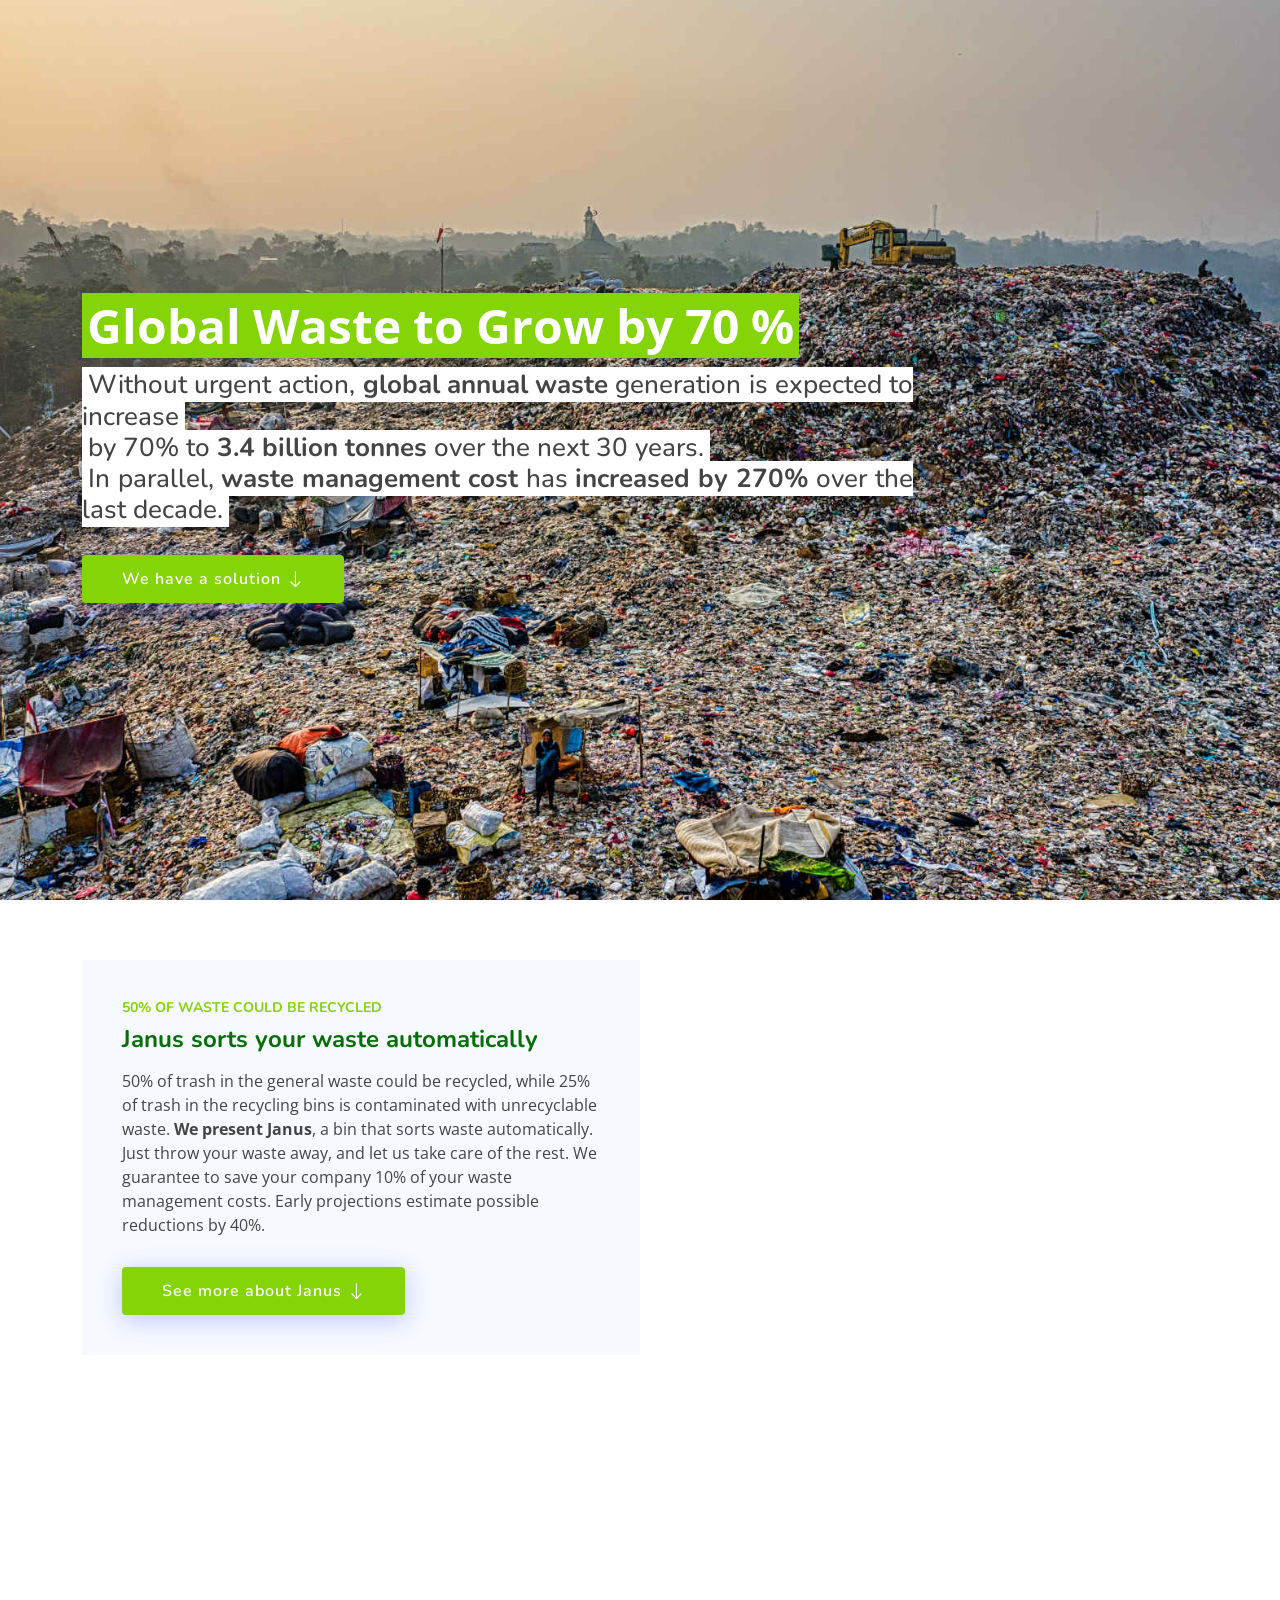
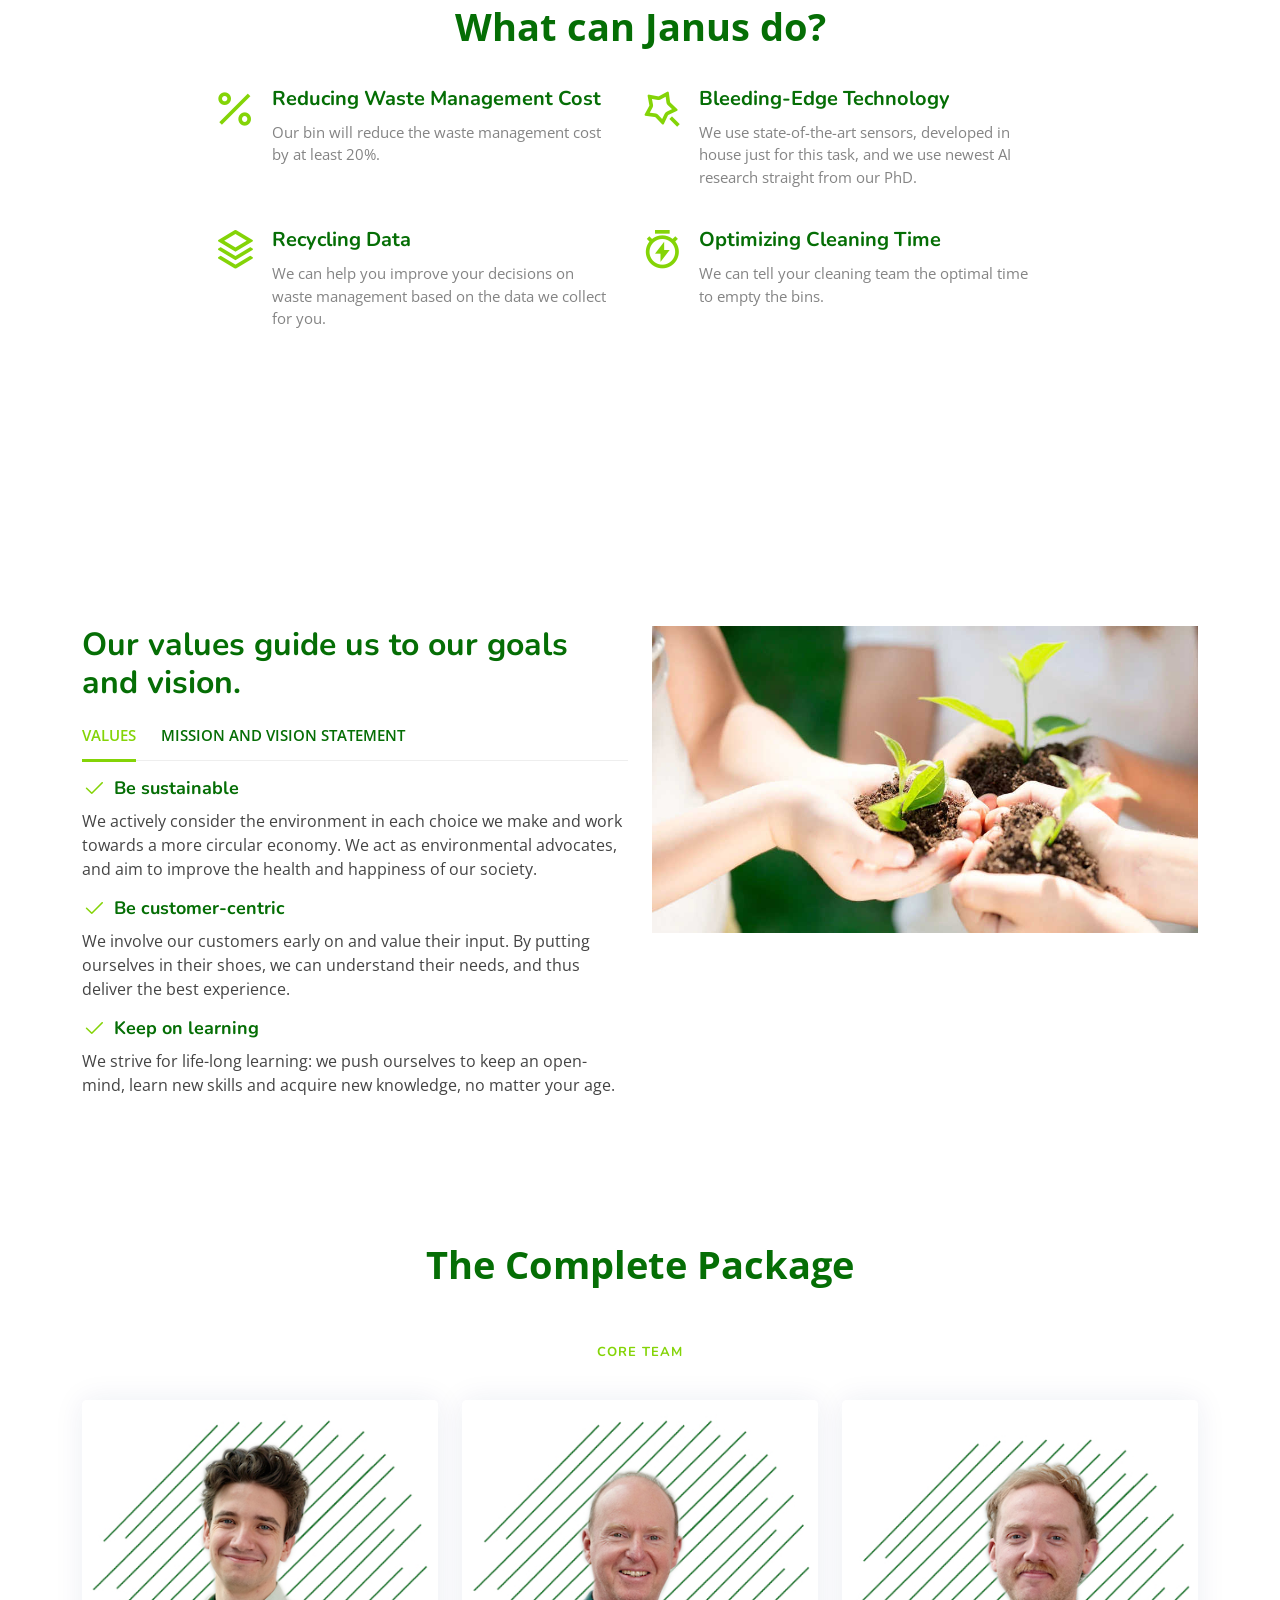
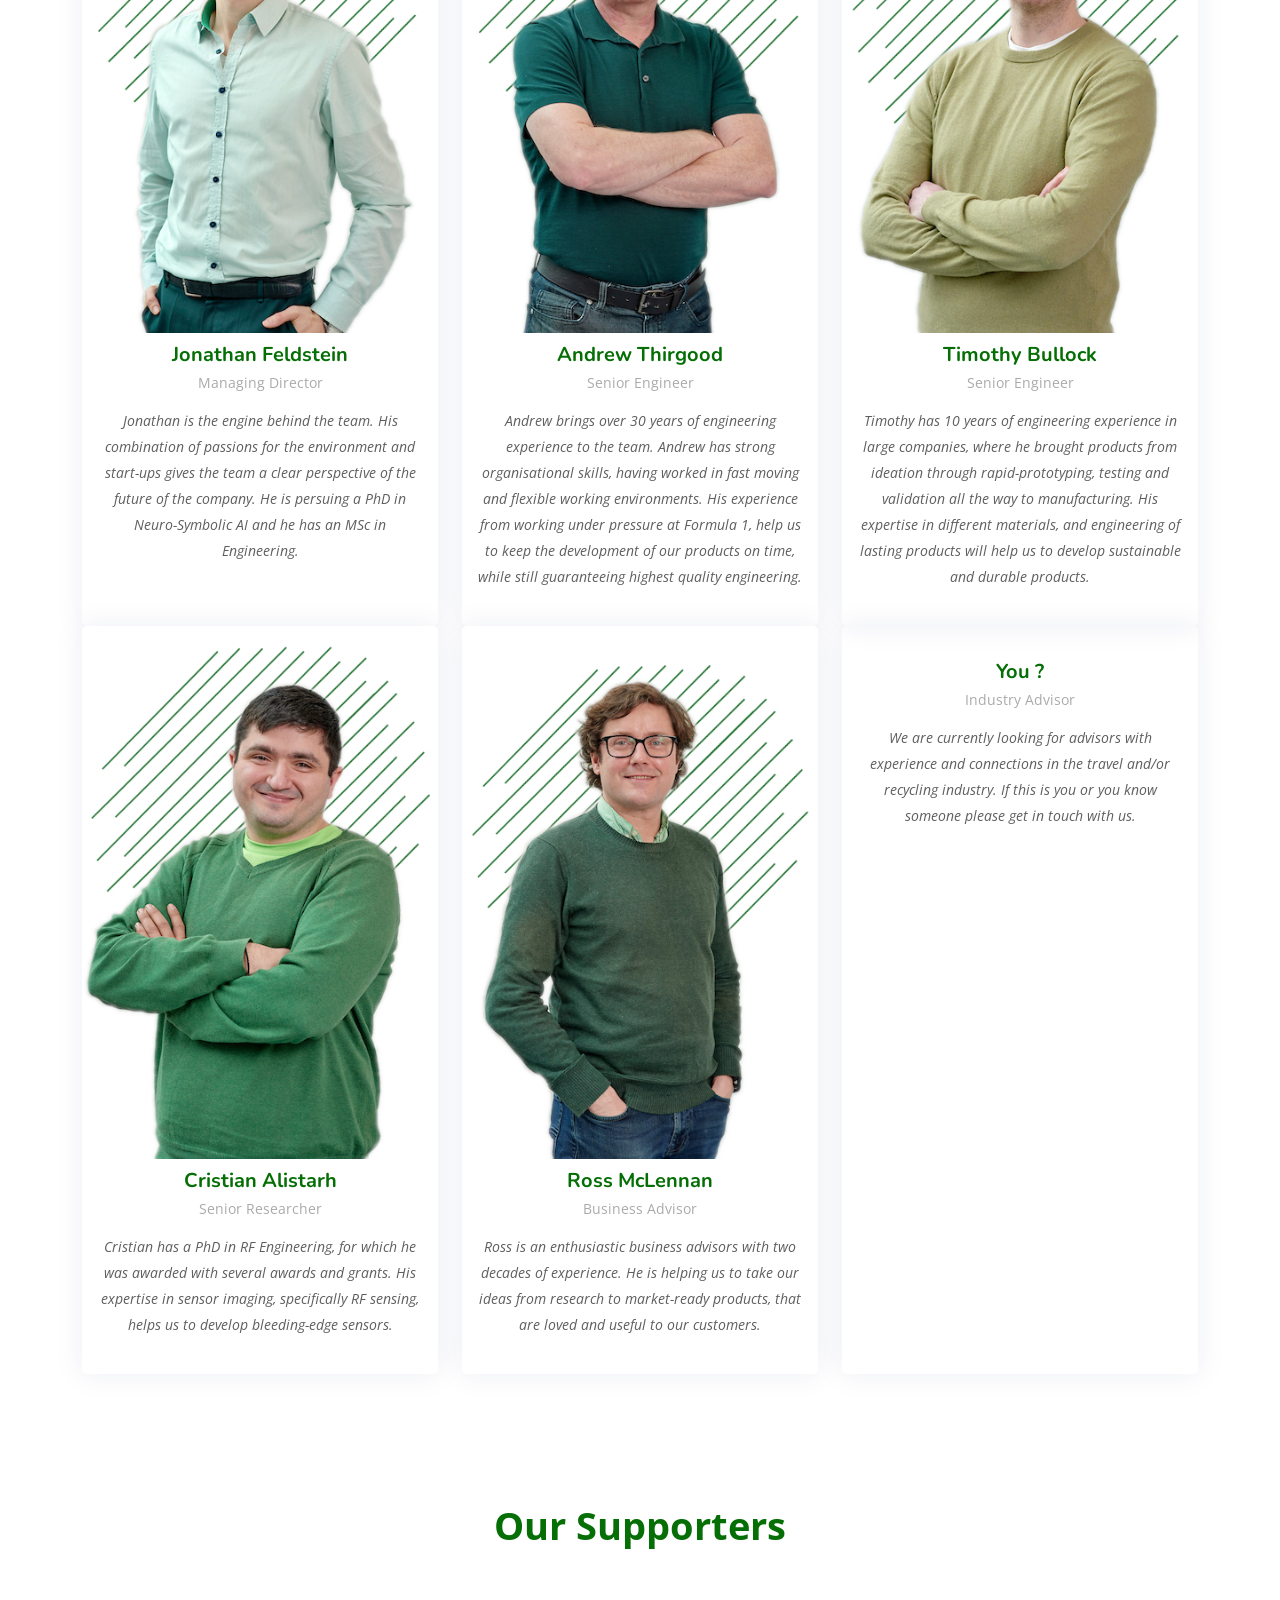
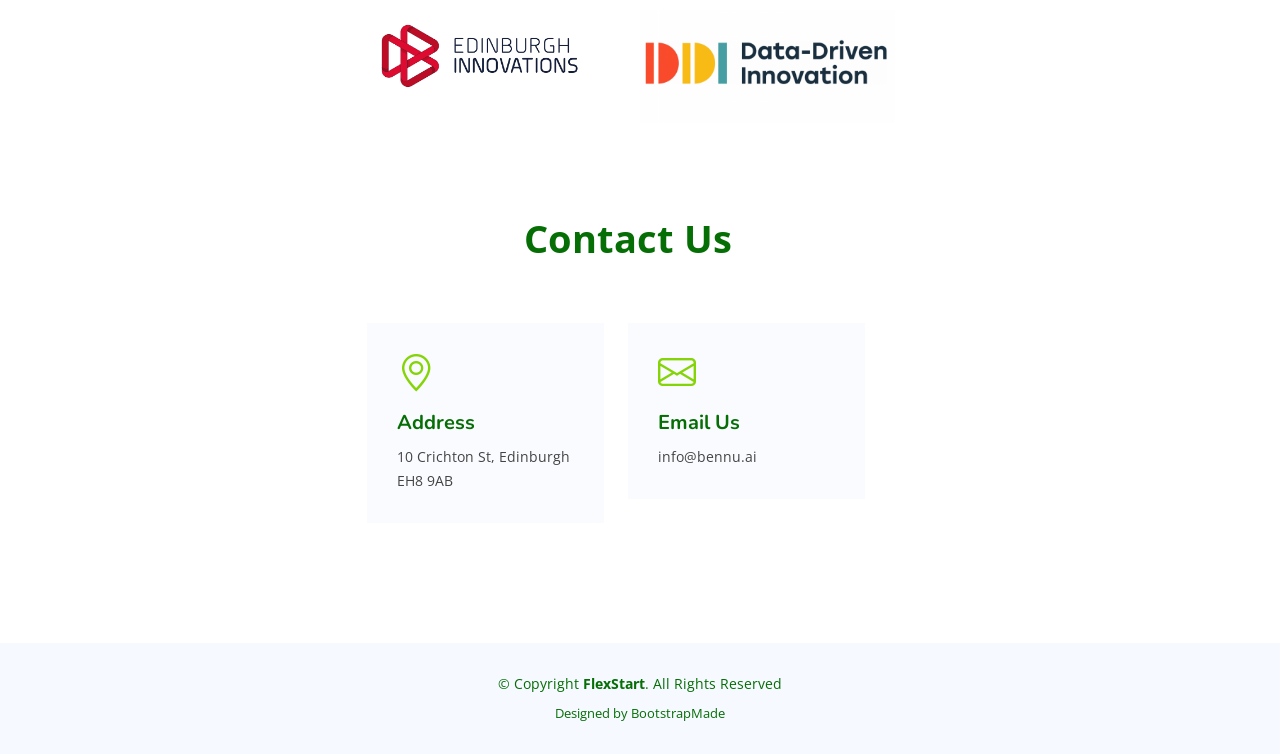
==== public_html/index.html @ e7ce51ad "Moved into one folder" ====
<!DOCTYPE html>
<html lang="en">

<head>
  <meta charset="utf-8">
  <meta content="width=device-width, initial-scale=1.0" name="viewport">

  <title>bennu.ai</title>
  <meta content="" name="description">

  <meta content="" name="keywords">

  <!-- Favicons -->
  <link href="assets/img/favicon.png" rel="icon">
  <link href="assets/img/apple-touch-icon.png" rel="apple-touch-icon">

  <!-- Google Fonts -->
  <link href="https://fonts.googleapis.com/css?family=Open+Sans:300,300i,400,400i,600,600i,700,700i|Nunito:300,300i,400,400i,600,600i,700,700i|Poppins:300,300i,400,400i,500,500i,600,600i,700,700i" rel="stylesheet">

  <!-- Vendor CSS Files -->
  <link href="assets/vendor/bootstrap/css/bootstrap.min.css" rel="stylesheet">
  <link href="assets/vendor/bootstrap-icons/bootstrap-icons.css" rel="stylesheet">
  <link href="assets/vendor/aos/aos.css" rel="stylesheet">
  <link href="assets/vendor/remixicon/remixicon.css" rel="stylesheet">
  <link href="assets/vendor/swiper/swiper-bundle.min.css" rel="stylesheet">
  <link href="assets/vendor/glightbox/css/glightbox.min.css" rel="stylesheet">

  <!-- Template Main CSS File -->
  <link href="assets/css/style.css" rel="stylesheet">

  <!-- =======================================================
  * Template Name: FlexStart - v1.0.0
  * Template URL: https://bootstrapmade.com/flexstart-bootstrap-startup-template/
  * Author: BootstrapMade.com
  * License: https://bootstrapmade.com/license/
  ======================================================== -->
</head>

<body data-bs-spy="scroll" data-bs-target="#navbar" data-bs-offset="100">

  <!-- ======= Header ======= -->
  <header id="header" class="header fixed-top">
    <div class="container-fluid container-xl d-flex align-items-center justify-content-between">

      <a href="index.html" class="logo d-flex align-items-center">
        <img src="assets/img/logoFull.png" alt="" padding-bottom="10px">
      </a>

      <nav id="navbar" class="navbar">
        <ul>
<!--           <li><a class="nav-link active " href="#">Home</a></li> -->
          <li><a class="nav-link scrollto" href="#about">Janus - The Bin</a></li>
          <li><a class="nav-link scrollto" href="#features">Our Values</a></li>
          <li><a class="nav-link scrollto" href="#team">Team</a></li>
          <li><a class="getstarted scrollto" href="#contact">Contact Us</a></li>
        </ul>
        <i class="bi bi-list mobile-nav-toggle"></i>
      </nav><!-- .navbar -->

    </div>
  </header><!-- End Header -->

  <!-- ======= Hero Section ======= -->
  <section id="hero" class="hero d-flex align-items-center">

    <div class="container">
      <div class="row">
        <div class="col-lg-9 d-flex flex-column justify-content-center">
          <h1 data-aos="fade-up"><span style="background-color: #84d407; padding-left: 5px; padding-right: 5px">Global Waste to Grow by 70 %</span></h1>
          <a href="https://www.worldbank.org/en/news/press-release/2018/09/20/global-waste-to-grow-by-70-percent-by-2050-unless-urgent-action-is-taken-world-bank-report"><h2 data-aos="fade-up" data-aos-delay="400" ><span>Without urgent action, <b>global annual waste</b> generation is expected to  increase</span></h2><h2 data-aos="fade-up" data-aos-delay="400" ><span>by 70% to <b>3.4 billion tonnes</b> over the next 30 years.</span></h2></a><a href="https://www.kenburn.co.uk/waste-disposal-costs-continue-rise/"><h2 data-aos="fade-up" data-aos-delay="400" ><span> In parallel, <b>waste management cost</b> has <b>increased by 270%</b> over the last decade.</span></h2></a>
          <div data-aos="fade-up" data-aos-delay="600">
            <div class="text-center text-lg-start">
              <a href="#about" class="btn-get-started scrollto d-inline-flex align-items-center justify-content-center align-self-center">
                <span>We have a solution</span>
                <i class="bi bi-arrow-down"></i>
              </a>
            </div>
          </div>
        </div>
        <div class="col-lg-3 landfill" data-aos="zoom-out" data-aos-delay="200">
        </div>
      </div>
    </div>

  </section><!-- End Hero -->

  <main id="main">
    <!-- ======= About Section ======= -->
    <section id="about" class="about">

      <div class="container" data-aos="fade-up">
        <div class="row gx-0">

          <div class="col-lg-6 d-flex flex-column justify-content-center" data-aos="fade-up" data-aos-delay="200">
            <div class="content">
              <h3>50% of waste could be recycled</h3>
              <h2>Janus sorts your waste automatically</h2>
              <p>
                50% of trash in the general waste could be recycled, while 25% of trash in the recycling bins is contaminated with unrecyclable waste. <b>We present Janus</b>, a bin that sorts waste automatically. Just throw your waste away, and let us take care of the rest. We guarantee to save your company 10% of your waste management costs. Early projections estimate possible reductions by 40%.
              </p>
              <div class="text-center text-lg-start">
                <a href="#good_stuff" class="btn-read-more d-inline-flex align-items-center justify-content-center align-self-center">
                  <span>See more about Janus</span>
                  <i class="bi bi-arrow-down"></i>
                </a>
              </div>
            </div>
          </div>

          <div class="col-lg-6 d-flex align-items-center" data-aos="zoom-out" data-aos-delay="200">
            <!-- <img src="assets/img/binAnimation.gif" class="img-fluid" alt=""> -->
             <video autoplay muted loop class="img-fluid" alt="">
                <source src="assets/img/binSketch.mp4" type="video/mp4" >
                <!-- <source src="movie.ogg" type="video/ogg"> -->
                Your browser does not support the video tag.
              </video> 
          </div>

        </div>
      </div>

    </section><!-- End About Section -->    
    <!-- ======= Portfolio Section ======= -->
<!-- End Portfolio Section -->
    <!-- ======= F.A.Q Section ======= -->
    <section id="good_stuff" class="features">
              <!-- Feature Icons -->
              <div class="row feature-icons" data-aos="fade-up">
              <header class="section-header">
                <p>What can Janus do?</p>
              </header>      
                <div class="row">
      
                  <div class="col-xl-2 text-center" data-aos="fade-right" data-aos-delay="100">
<!--                     <img src="assets/img/like.png" class="img-fluid p-4" alt="">
 -->                  </div>
      
                  <div class="col-xl-8 d-flex content">
                    <div class="row align-self-center gy-4">
      
                      <div class="col-md-6 icon-box" data-aos="fade-up">
                        <i class="ri-percent-line"></i>
                        <div>
                          <h4>Reducing Waste Management Cost</h4>
                          <p>Our bin will reduce the waste management cost by at least 20%.</p>
                        </div>
                      </div>
      
                      <div class="col-md-6 icon-box" data-aos="fade-up" data-aos-delay="100">
                        <i class="ri-magic-line"></i>
                        <div>
                          <h4>Bleeding-Edge Technology</h4>
                          <p>We use state-of-the-art sensors, developed in house just for this task, and we use newest AI research straight from our PhD.</p>
                        </div>
                      </div>
      
                      <div class="col-md-6 icon-box" data-aos="fade-up" data-aos-delay="200">
                        <i class="ri-stack-line"></i>
                        <div>
                          <h4>Recycling Data</h4>
                          <p>We can help you improve your decisions on waste management based on the data we collect for you.</p>
                        </div>
                      </div>
      
                      <div class="col-md-6 icon-box" data-aos="fade-up" data-aos-delay="300">
                        <i class="ri-timer-flash-line"></i>
                        <div>
                          <h4>Optimizing Cleaning Time</h4>
                          <p>We can tell your cleaning team the optimal time to empty the bins.</p>
                        </div>
                      </div>
      
<!--                       <div class="col-md-6 icon-box" data-aos="fade-up" data-aos-delay="400">
                        <i class="ri-command-line"></i>
                        <div>
                          <h4>Molestiae dolor</h4>
                          <p>Et fuga et deserunt et enim. Dolorem architecto ratione tensa raptor marte</p>
                        </div>
                      </div>
      
                      <div class="col-md-6 icon-box" data-aos="fade-up" data-aos-delay="500">
                        <i class="ri-radar-line"></i>
                        <div>
                          <h4>Explicabo consectetur</h4>
                          <p>Est autem dicta beatae suscipit. Sint veritatis et sit quasi ab aut inventore</p>
                        </div>
                      </div> -->
      
                    </div>
                  </div>
      
                </div>
      
              </div><!-- End Feature Icons -->
    </section>
   <!--  <section id="portfolio" class="portfolio">

      <div class="container" data-aos="fade-up">

        <header class="section-header">
          <h2>Gallery</h2>
          <p>Check our latest progress</p>
        </header>

        <div class="row" data-aos="fade-up" data-aos-delay="100">
          <div class="col-lg-12 d-flex justify-content-center">
            <ul id="portfolio-flters">
              <li data-filter="*" class="filter-active">All</li>
              <li data-filter=".filter-app">Hardware</li>
              <li data-filter=".filter-card">Software</li>
              <li data-filter=".filter-web">Schematics</li>
            </ul>
          </div>
        </div>

        <div class="row gy-4 portfolio-container" data-aos="fade-up" data-aos-delay="200">

          <div class="col-lg-4 col-md-6 portfolio-item filter-app">
            <div class="portfolio-wrap">
              <img src="assets/img/portfolio/portfolio-1.jpg" class="img-fluid" alt="">
              <div class="portfolio-info">
                <h4>App 1</h4>
                <p>App</p>
                <div class="portfolio-links">
                  <a href="assets/img/portfolio/portfolio-1.jpg" data-gallery="portfolioGallery" class="portfokio-lightbox" title="App 1"><i class="bi bi-plus"></i></a>
                  <a href="portfolio-details.html" title="More Details"><i class="bi bi-link"></i></a>
                </div>
              </div>
            </div>
          </div>

          <div class="col-lg-4 col-md-6 portfolio-item filter-web">
            <div class="portfolio-wrap">
              <img src="assets/img/portfolio/portfolio-2.jpg" class="img-fluid" alt="">
              <div class="portfolio-info">
                <h4>Web 3</h4>
                <p>Web</p>
                <div class="portfolio-links">
                  <a href="assets/img/portfolio/portfolio-2.jpg" data-gallery="portfolioGallery" class="portfokio-lightbox" title="Web 3"><i class="bi bi-plus"></i></a>
                  <a href="portfolio-details.html" title="More Details"><i class="bi bi-link"></i></a>
                </div>
              </div>
            </div>
          </div>

          <div class="col-lg-4 col-md-6 portfolio-item filter-app">
            <div class="portfolio-wrap">
              <img src="assets/img/portfolio/portfolio-3.jpg" class="img-fluid" alt="">
              <div class="portfolio-info">
                <h4>App 2</h4>
                <p>App</p>
                <div class="portfolio-links">
                  <a href="assets/img/portfolio/portfolio-3.jpg" data-gallery="portfolioGallery" class="portfokio-lightbox" title="App 2"><i class="bi bi-plus"></i></a>
                  <a href="portfolio-details.html" title="More Details"><i class="bi bi-link"></i></a>
                </div>
              </div>
            </div>
          </div>

          <div class="col-lg-4 col-md-6 portfolio-item filter-card">
            <div class="portfolio-wrap">
              <img src="assets/img/portfolio/portfolio-4.jpg" class="img-fluid" alt="">
              <div class="portfolio-info">
                <h4>Card 2</h4>
                <p>Card</p>
                <div class="portfolio-links">
                  <a href="assets/img/portfolio/portfolio-4.jpg" data-gallery="portfolioGallery" class="portfokio-lightbox" title="Card 2"><i class="bi bi-plus"></i></a>
                  <a href="portfolio-details.html" title="More Details"><i class="bi bi-link"></i></a>
                </div>
              </div>
            </div>
          </div>

          <div class="col-lg-4 col-md-6 portfolio-item filter-web">
            <div class="portfolio-wrap">
              <img src="assets/img/portfolio/portfolio-5.jpg" class="img-fluid" alt="">
              <div class="portfolio-info">
                <h4>Web 2</h4>
                <p>Web</p>
                <div class="portfolio-links">
                  <a href="assets/img/portfolio/portfolio-5.jpg" data-gallery="portfolioGallery" class="portfokio-lightbox" title="Web 2"><i class="bi bi-plus"></i></a>
                  <a href="portfolio-details.html" title="More Details"><i class="bi bi-link"></i></a>
                </div>
              </div>
            </div>
          </div>

          <div class="col-lg-4 col-md-6 portfolio-item filter-app">
            <div class="portfolio-wrap">
              <img src="assets/img/portfolio/portfolio-6.jpg" class="img-fluid" alt="">
              <div class="portfolio-info">
                <h4>App 3</h4>
                <p>App</p>
                <div class="portfolio-links">
                  <a href="assets/img/portfolio/portfolio-6.jpg" data-gallery="portfolioGallery" class="portfokio-lightbox" title="App 3"><i class="bi bi-plus"></i></a>
                  <a href="portfolio-details.html" title="More Details"><i class="bi bi-link"></i></a>
                </div>
              </div>
            </div>
          </div>

          <div class="col-lg-4 col-md-6 portfolio-item filter-card">
            <div class="portfolio-wrap">
              <img src="assets/img/portfolio/portfolio-7.jpg" class="img-fluid" alt="">
              <div class="portfolio-info">
                <h4>Card 1</h4>
                <p>Card</p>
                <div class="portfolio-links">
                  <a href="assets/img/portfolio/portfolio-7.jpg" data-gallery="portfolioGallery" class="portfokio-lightbox" title="Card 1"><i class="bi bi-plus"></i></a>
                  <a href="portfolio-details.html" title="More Details"><i class="bi bi-link"></i></a>
                </div>
              </div>
            </div>
          </div>

          <div class="col-lg-4 col-md-6 portfolio-item filter-card">
            <div class="portfolio-wrap">
              <img src="assets/img/portfolio/portfolio-8.jpg" class="img-fluid" alt="">
              <div class="portfolio-info">
                <h4>Card 3</h4>
                <p>Card</p>
                <div class="portfolio-links">
                  <a href="assets/img/portfolio/portfolio-8.jpg" data-gallery="portfolioGallery" class="portfokio-lightbox" title="Card 3"><i class="bi bi-plus"></i></a>
                  <a href="portfolio-details.html" title="More Details"><i class="bi bi-link"></i></a>
                </div>
              </div>
            </div>
          </div>

          <div class="col-lg-4 col-md-6 portfolio-item filter-web">
            <div class="portfolio-wrap">
              <img src="assets/img/portfolio/portfolio-9.jpg" class="img-fluid" alt="">
              <div class="portfolio-info">
                <h4>Web 3</h4>
                <p>Web</p>
                <div class="portfolio-links">
                  <a href="assets/img/portfolio/portfolio-9.jpg" data-gallery="portfolioGallery" class="portfokio-lightbox" title="Web 3"><i class="bi bi-plus"></i></a>
                  <a href="portfolio-details.html" title="More Details"><i class="bi bi-link"></i></a>
                </div>
              </div>
            </div>
          </div>

        </div>

      </div>

    </section>   -->
    <!-- ======= Features Section ======= -->
    <section id="features" class="features">

      <div class="container" data-aos="fade-up">

        <header class="section-header">
        </header>


        <!-- Feature Tabs -->
        <div class="row feture-tabs" data-aos="fade-up">
          <div class="col-lg-6">
            <h3>Our values guide us to our goals and vision.</h3>

            <!-- Tabs -->
            <ul class="nav nav-pills mb-3">
              <li>
                <a class="nav-link active" data-bs-toggle="pill" href="#tab1">Values</a>
              </li>
              <li>
                <a class="nav-link" data-bs-toggle="pill" href="#tab2">Mission and Vision Statement</a>
              </li>
            </ul><!-- End Tabs -->

            <!-- Tab Content -->
            <div class="tab-content">
              
              <div class="tab-pane fade show active" id="tab1">
                <div class="d-flex align-items-center mb-2">
                  <i class="bi bi-check2"></i>
                  <h4>Be sustainable</h4>
                </div>
                <p>We actively consider the environment in each choice we make and work towards a more circular economy. We act as environmental advocates, and  aim to improve the health and happiness of our society. </p>
                <div class="d-flex align-items-center mb-2">
                  <i class="bi bi-check2"></i>
                  <h4>Be customer-centric</h4>
                </div>
                <p>We involve our customers early on and value their input. By putting ourselves in their shoes, we can understand their needs, and thus deliver the best experience.</p>
                <div class="d-flex align-items-center mb-2">
                  <i class="bi bi-check2"></i>
                  <h4>Keep on learning</h4>
                </div>
                <p>We strive for life-long learning: we push ourselves to keep an open-mind, learn new skills and acquire new knowledge, no matter your age.</p>
                
              </div><!-- End Tab 1 Content -->

              <div class="tab-pane fade show" id="tab2">
                <div class="d-flex align-items-center mb-2">
                  <i class="bi bi-check2"></i>
                  <h4>Mission Statement</h4>
                </div>
                <p>Our mission is to increase the recycling rate of companies by 50%.</p>
                <div class="d-flex align-items-center mb-2">
                  <i class="bi bi-check2"></i>
                  <h4>Vision Statement</h4>
                </div>
                <p>We believe that sustainability should not come at a cost. Our vision is to develop the best AI solutions, to increase the recycling rates of companies, while lowering their costs, and leave behind a livable planet for your children.</p>
              </div><!-- End Tab 2 Content -->

            </div>

          </div>

          <div class="col-lg-6">
            <img src="assets/img/values.jpg" class="img-fluid" alt="">
          </div>

        </div><!-- End Feature Tabs -->



      </div>

    </section><!-- End Features Section -->

 



    <!-- ======= Team Section ======= -->
    <section id="team" class="team">

      <div class="container" data-aos="fade-up">

        <header class="section-header">
          <p>The Complete Package</p>
          <p></p>
        </header>
        <header class="section-header">
          <p></p>
          <h2>Core Team</h2>
        </header>

        <div class="row gy-3">

          <div class="col-lg-4 col-md-6 d-flex align-items-stretch" data-aos="fade-up" data-aos-delay="200">
            <div class="member">
              <div class="member-img">
                <img src="assets/img/team/jona.jpg" class="img-fluid" alt="">
                <div class="social">_
                  <a href="https://www.linkedin.com/in/jonathan-feldstein-4967b219a/"><i class="bi bi-linkedin"></i></a>
                </div>
              </div>
              <div class="member-info">
                <h4>Jonathan Feldstein</h4>
                <span>Managing Director</span>
                <p>Jonathan is the engine behind the team. His combination of passions for the environment and start-ups gives the team a clear perspective of the future of the company. He is persuing a PhD in Neuro-Symbolic AI and he has an MSc in Engineering.</p>
              </div>
            </div>
          </div>

<!--           <div class="col-lg-4 col-md-6 d-flex align-items-stretch" data-aos="fade-up" data-aos-delay="300">
            <div class="member">
              <div class="member-img">
                <img src="assets/img/team/sam.jpg" class="img-fluid" alt="">
                <div class="social">

                  <a href=""><i class="bi bi-linkedin"></i></a>
                </div>
              </div>
              <div class="member-info">
                <h4>Sam Knight</h4>
                <span>Hardware-Software Co-Design</span>
                <p>Sam's calm engineering helps to keep the team grounded and focused. Sam leads the development of all our sensors. He has an MSc in Computer Sciences. </p>
              </div>
            </div>
          </div>
 -->
<!--           <div class="col-lg-4 col-md-6 d-flex align-items-stretch" data-aos="fade-up" data-aos-delay="400">
            <div class="member">
              <div class="member-img">
                <img src="assets/img/team/alec.jpg" class="img-fluid" alt="">
                <div class="social">
                  <!-- <a href=""><i class="bi bi-linkedin"></i></a> -->
<!--                 </div>
              </div>
              <div class="member-info">
                <h4>Alec Diallo</h4>
                <span>AI Model Design</span>
                <p>Alec's background in AI and IoT is the perfect background for our AI problem, as his understanding of IoT and related security issues guarantee a safe and reliable product. He is in charge of the AI development. He is persuing a PhD in AI & IoT.</p>
              </div>
            </div>
          </div> -->
          <div class="col-lg-4 col-md-6 d-flex align-items-stretch" data-aos="fade-up" data-aos-delay="300">
            <div class="member">
              <div class="member-img">
                <img src="assets/img/team/andrew.jpg" class="img-fluid" alt="">
                <div class="social">
                  <!-- <a href=""><i class="bi bi-linkedin"></i></a> -->
                </div>
              </div>
              <div class="member-info">
                <h4>Andrew Thirgood</h4>
                <span>Senior Engineer</span>
                <p>Andrew brings over 30 years of engineering experience to the team. Andrew has strong organisational skills,
having worked in fast moving and flexible working environments. His experience from working under
pressure at Formula 1, help us to keep the development of our products on time, while still
guaranteeing highest quality engineering.</p>
              </div>
            </div>
          </div>
          <div class="col-lg-4 col-md-6 d-flex align-items-stretch" data-aos="fade-up" data-aos-delay="400">
            <div class="member">
              <div class="member-img">
                <img src="assets/img/team/tim.jpg" class="img-fluid" alt="">
                <div class="social">
                  <!-- <a href=""><i class="bi bi-linkedin"></i></a> -->
                </div>
              </div>
              <div class="member-info">
                <h4>Timothy Bullock</h4>
                <span>Senior Engineer</span>
                <p> Timothy has 10 years of engineering experience in large
companies, where he brought products from ideation through rapid-prototyping, testing and
validation all the way to manufacturing. His expertise in different materials, and engineering of lasting
products will help us to develop sustainable and durable products. </p>
              </div>
            </div>
          </div>
        </div>
        <div class="row gy-3">

          <div class="col-lg-4 col-md-6 d-flex align-items-stretch" data-aos="fade-up" data-aos-delay="200">
            <div class="member">
              <div class="member-img">
                <img src="assets/img/team/cristian.jpg" class="img-fluid" alt="">
                <div class="social">_
                  <!-- <a href="https://www.linkedin.com/in/jonathan-feldstein-4967b219a/"><i class="bi bi-linkedin"></i></a> -->
                </div>
              </div>
              <div class="member-info">
                <h4>Cristian Alistarh</h4>
                <span>Senior Researcher</span>
                <p>Cristian has a PhD in RF Engineering, for which he was awarded
with several awards and grants. His expertise in sensor imaging, specifically RF sensing, helps us to
develop bleeding-edge sensors.</p>
              </div>
            </div>
          </div>

<!--           <div class="col-lg-4 col-md-6 d-flex align-items-stretch" data-aos="fade-up" data-aos-delay="300">
            <div class="member">
              <div class="member-img">
                <img src="assets/img/team/sam.jpg" class="img-fluid" alt="">
                <div class="social">

                  <a href=""><i class="bi bi-linkedin"></i></a>
                </div>
              </div>
              <div class="member-info">
                <h4>Sam Knight</h4>
                <span>Hardware-Software Co-Design</span>
                <p>Sam's calm engineering helps to keep the team grounded and focused. Sam leads the development of all our sensors. He has an MSc in Computer Sciences. </p>
              </div>
            </div>
          </div>
 -->
<!--           <div class="col-lg-4 col-md-6 d-flex align-items-stretch" data-aos="fade-up" data-aos-delay="400">
            <div class="member">
              <div class="member-img">
                <img src="assets/img/team/alec.jpg" class="img-fluid" alt="">
                <div class="social">
                  <!-- <a href=""><i class="bi bi-linkedin"></i></a> -->
<!--                 </div>
              </div>
              <div class="member-info">
                <h4>Alec Diallo</h4>
                <span>AI Model Design</span>
                <p>Alec's background in AI and IoT is the perfect background for our AI problem, as his understanding of IoT and related security issues guarantee a safe and reliable product. He is in charge of the AI development. He is persuing a PhD in AI & IoT.</p>
              </div>
            </div>
          </div> -->
          <div class="col-lg-4 col-md-6 d-flex align-items-stretch" data-aos="fade-up" data-aos-delay="300">
            <div class="member">
              <div class="member-img">
                <img src="assets/img/team/ross.jpg" class="img-fluid" alt="">
                <div class="social">
                  <!-- <a href=""><i class="bi bi-linkedin"></i></a> -->
                </div>
              </div>
              <div class="member-info">
                <h4>Ross McLennan</h4>
                <span>Business Advisor</span>
                <p>Ross is an enthusiastic business advisors with two decades of experience. He is helping us to take our ideas from research to market-ready products, that are loved and useful to our customers.</p>
              </div>
            </div>
          </div>
          <div class="col-lg-4 col-md-6 d-flex align-items-stretch" data-aos="fade-up" data-aos-delay="400">
            <div class="member">
              <div class="member-img">
                <img src="assets/img/team/ross_stripes.jpg" class="img-fluid" alt="">
                <div class="social">
                  <!-- <a href=""><i class="bi bi-linkedin"></i></a> -->
                </div>
              </div>
              <div class="member-info">
                <h4>You ?</h4>
                <span>Industry Advisor</span>
                <p>We are currently looking for advisors with experience and connections in the travel and/or recycling industry. If this is you or you know someone please get in touch with us.</p>
              </div>
            </div>
          </div>
        </div>
      </div>
      </div>

    </section><!-- End Team Section -->

    <!-- ======= Clients Section ======= -->
    <section id="clients" class="clients">

      <div class="container" data-aos="fade-up">

        <header class="section-header">
<!--          <h2>Our Partners</h2>
 -->          <p>Our Supporters</p>
        </header>

              <div class="row gy-4">


            <div class="row gy-4">
              <div class="col-md-3"></div>
              <div class="col-md-3">
                <img src="assets/img/partners/EI.png" class="img-fluid" alt=""></div>
              <div class="col-md-3">
                <img src="assets/img/partners/ddi-logo.png" class="img-fluid" alt="">
              </div>
<!--               <div class="col-md-3">
                <div class="info-box">
                  <i class="bi bi-telephone"></i>
                  <h3>Call Us</h3>
                  <p>+1 5589 55488 55<br>+1 6678 254445 41</p>
                </div>
              </div> -->


<!--               <div class="col-md-3 ">
                <div class="info-box">
                  <i class="bi bi-clock"></i>
                  <h3>Open Hours</h3>
                  <p>Monday - Friday<br>9:00AM - 05:00PM</p>
                </div>
              </div>
            </div> -->


  

<!--         </div>

      </div>

    </section> --><!-- End Clients Section -->


    <!-- ======= Contact Section ======= -->
    <section id="contact" class="contact">

      <div class="container" data-aos="fade-up">

        <header class="section-header">
          <p>Contact Us</p>
        </header>

        <div class="row gy-4">


            <div class="row gy-4">
              <div class="col-md-3"></div>
              <div class="col-md-3">
                <div class="info-box">
                  <i class="bi bi-geo-alt"></i>
                  <h3>Address</h3>
                  <p>10 Crichton St, Edinburgh EH8 9AB</p>
                </div>
              </div>
<!--               <div class="col-md-3">
                <div class="info-box">
                  <i class="bi bi-telephone"></i>
                  <h3>Call Us</h3>
                  <p>+1 5589 55488 55<br>+1 6678 254445 41</p>
                </div>
              </div> -->
              <div class="col-md-3">
                <div class="info-box">
                  <i class="bi bi-envelope"></i>
                  <h3>Email Us</h3>
                  <p>info@bennu.ai<br></p>
                </div>
              </div>
              <div class="col-md-3"></div>

<!--               <div class="col-md-3 ">
                <div class="info-box">
                  <i class="bi bi-clock"></i>
                  <h3>Open Hours</h3>
                  <p>Monday - Friday<br>9:00AM - 05:00PM</p>
                </div>
              </div>
            </div> -->


  

        </div>

      </div>

    </section><!-- End Contact Section -->

  </main><!-- End #main -->

  <!-- ======= Footer ======= -->
  <footer id="footer" class="footer">

    

    <div class="container">
      <div class="copyright">
        &copy; Copyright <strong><span>FlexStart</span></strong>. All Rights Reserved
      </div>
      <div class="credits">
        <!-- All the links in the footer should remain intact. -->
        <!-- You can delete the links only if you purchased the pro version. -->
        <!-- Licensing information: https://bootstrapmade.com/license/ -->
        <!-- Purchase the pro version with working PHP/AJAX contact form: https://bootstrapmade.com/flexstart-bootstrap-startup-template/ -->
        Designed by <a href="https://bootstrapmade.com/">BootstrapMade</a>
      </div>
    </div>
  </footer><!-- End Footer -->

  <a href="#" class="back-to-top d-flex align-items-center justify-content-center"><i class="bi bi-arrow-up-short"></i></a>

  <!-- Vendor JS Files -->
  <script src="assets/vendor/bootstrap/js/bootstrap.bundle.js"></script>
  <script src="assets/vendor/aos/aos.js"></script>
  <script src="assets/vendor/php-email-form/validate.js"></script>
  <script src="assets/vendor/swiper/swiper-bundle.min.js"></script>
  <script src="assets/vendor/purecounter/purecounter.js"></script>
  <script src="assets/vendor/isotope-layout/isotope.pkgd.min.js"></script>
  <script src="assets/vendor/glightbox/js/glightbox.min.js"></script>

  <!-- Template Main JS File -->
  <script src="assets/js/main.js"></script>

</body>

</html>
---- public_html/assets/css/style.css ----
/**
* Template Name: FlexStart - v1.0.0
* Template URL: https://bootstrapmade.com/flexstart-bootstrap-startup-template/
* Author: BootstrapMade.com
* License: https://bootstrapmade.com/license/
*/

/*--------------------------------------------------------------
# General
--------------------------------------------------------------*/
:root {
  scroll-behavior: smooth;
}

body {
  font-family: "Open Sans", sans-serif;
  color: #444444;
  background-color: #fff;
}

a {
  color: #056e05;
  text-decoration: none;
}

a:hover {
  color: #84d407;
  text-decoration: none;
}

h1, h2, h3, h4, h5, h6 {
  font-family: "Nunito", sans-serif;
}

/*--------------------------------------------------------------
# Sections
--------------------------------------------------------------*/
section {
  padding: 60px 0;
  overflow: hidden;
}

.section-header {
  text-align: center;
  padding-bottom: 40px;
}

.section-header h2 {
  font-size: 13px;
  letter-spacing: 1px;
  font-weight: 700;
  margin: 0;
  color: #84d407;
  text-transform: uppercase;
}

.section-header p {
  margin: 10px 0 0 0;
  padding: 0;
  font-size: 38px;
  line-height: 42px;
  font-weight: 700;
  color: #056e05;
}

@media (max-width: 768px) {
  .section-header p {
    font-size: 28px;
    line-height: 32px;
  }
}
.video{
  max-width: 50%;
  height: auto;
  display: block;
  object-fit: contain;
}

/*--------------------------------------------------------------
# Breadcrumbs
--------------------------------------------------------------*/
.breadcrumbs {
  padding: 15px 0;
  background: #056e05;
  min-height: 40px;
  margin-top: 82px;
  color: #fff;
}

@media (max-width: 992px) {
  .breadcrumbs {
    margin-top: 57px;
  }
}

.breadcrumbs h2 {
  font-size: 28px;
  font-weight: 500;
}

.breadcrumbs ol {
  display: flex;
  flex-wrap: wrap;
  list-style: none;
  padding: 0 0 10px 0;
  margin: 0;
  font-size: 14px;
}

.breadcrumbs ol a {
  color: #fff;
  transition: 0.3s;
}

.breadcrumbs ol a:hover {
  text-decoration: underline;
}

.breadcrumbs ol li + li {
  padding-left: 10px;
}

.breadcrumbs ol li + li::before {
  display: inline-block;
  padding-right: 10px;
  color: #8894f6;
  content: "/";
}

/*--------------------------------------------------------------
# Back to top button
--------------------------------------------------------------*/
.back-to-top {
  position: fixed;
  visibility: hidden;
  opacity: 0;
  right: 15px;
  bottom: 15px;
  z-index: 99999;
  background: #056e05;
  width: 40px;
  height: 40px;
  border-radius: 4px;
  transition: all 0.4s;
}

.back-to-top i {
  font-size: 24px;
  color: #fff;
  line-height: 0;
}

.back-to-top:hover {
  background: #84d407;
  color: #fff;
}

.back-to-top.active {
  visibility: visible;
  opacity: 1;
}

/*--------------------------------------------------------------
# Disable aos animation delay on mobile devices
--------------------------------------------------------------*/
@media screen and (max-width: 768px) {
  [data-aos-delay] {
    transition-delay: 0 !important;
  }
}

/*--------------------------------------------------------------
# Header
--------------------------------------------------------------*/
.header {
  display: none;
  transition: all 0.5s;
  z-index: 997;
  padding: 15px 0;
}

.header.header-scrolled {
  display: inline;
  background: #fff;
  padding: 15px 0;
  box-shadow: 0px 2px 20px rgba(1, 41, 112, 0.1);
}

.header .logo {
  line-height: 0;
}

.header .logo img {
  max-height: 40px;
  margin-right: 6px;
}

.header .logo span {
  font-size: 30px;
  font-weight: 700;
  letter-spacing: 1px;
  color: #056e05;
  font-family: "Nunito", sans-serif;
  margin-top: 3px;
}

/*--------------------------------------------------------------
# Navigation Menu
--------------------------------------------------------------*/
/**
* Desktop Navigation 
*/
.navbar {
  padding: 0;
}

.navbar ul {
  margin: 0;
  padding: 0;
  display: flex;
  list-style: none;
  align-items: center;
}

.navbar li {
  position: relative;
}

.navbar a {
  display: flex;
  align-items: center;
  justify-content: space-between;
  padding: 10px 0 10px 30px;
  font-family: "Nunito", sans-serif;
  font-size: 16px;
  font-weight: 700;
  color: #056e05;
  white-space: nowrap;
  transition: 0.3s;
}

.navbar a i {
  font-size: 12px;
  line-height: 0;
  margin-left: 5px;
}

.navbar a:hover, .navbar .active, .navbar li:hover > a {
  color: #84d407;
}

.navbar .getstarted {
  background: #84d407;
  padding: 8px 20px;
  margin-left: 30px;
  border-radius: 4px;
  color: #fff;
}

.navbar .getstarted:hover {
  color: #fff;
  background: #a7e841;
}

.navbar .dropdown ul {
  display: block;
  position: absolute;
  left: 14px;
  top: calc(100% + 30px);
  margin: 0;
  padding: 10px 0;
  z-index: 99;
  opacity: 0;
  visibility: hidden;
  background: #fff;
  box-shadow: 0px 0px 30px rgba(127, 137, 161, 0.25);
  transition: 0.3s;
  border-radius: 4px;
}

.navbar .dropdown ul li {
  min-width: 200px;
}

.navbar .dropdown ul a {
  padding: 10px 20px;
  font-size: 15px;
  text-transform: none;
  font-weight: 600;
}

.navbar .dropdown ul a i {
  font-size: 12px;
}

.navbar .dropdown ul a:hover, .navbar .dropdown ul .active:hover, .navbar .dropdown ul li:hover > a {
  color: #84d407;
}

.navbar .dropdown:hover > ul {
  opacity: 1;
  top: 100%;
  visibility: visible;
}

.navbar .dropdown .dropdown ul {
  top: 0;
  left: calc(100% - 30px);
  visibility: hidden;
}

.navbar .dropdown .dropdown:hover > ul {
  opacity: 1;
  top: 0;
  left: 100%;
  visibility: visible;
}

@media (max-width: 1366px) {
  .navbar .dropdown .dropdown ul {
    left: -90%;
  }
  .navbar .dropdown .dropdown:hover > ul {
    left: -100%;
  }
}

/**
* Mobile Navigation 
*/
.mobile-nav-toggle {
  color: #056e05;
  font-size: 28px;
  cursor: pointer;
  display: none;
  line-height: 0;
  transition: 0.5s;
}

.mobile-nav-toggle.bi-x {
  color: #fff;
}

@media (max-width: 991px) {
  .mobile-nav-toggle {
    display: block;
  }
  .navbar ul {
    display: none;
  }
}

.navbar-mobile {
  position: fixed;
  overflow: hidden;
  top: 0;
  right: 0;
  left: 0;
  bottom: 0;
  background: rgba(1, 22, 61, 0.9);
  transition: 0.3s;
}

.navbar-mobile .mobile-nav-toggle {
  position: absolute;
  top: 15px;
  right: 15px;
}

.navbar-mobile ul {
  display: block;
  position: absolute;
  top: 55px;
  right: 15px;
  bottom: 15px;
  left: 15px;
  padding: 10px 0;
  border-radius: 10px;
  background-color: #fff;
  overflow-y: auto;
  transition: 0.3s;
}

.navbar-mobile a {
  padding: 10px 20px;
  font-size: 15px;
  color: #056e05;
}

.navbar-mobile a:hover, .navbar-mobile .active, .navbar-mobile li:hover > a {
  color: #84d407;
}

.navbar-mobile .getstarted {
  margin: 15px;
}

.navbar-mobile .dropdown ul {
  position: static;
  display: none;
  margin: 10px 20px;
  padding: 10px 0;
  z-index: 99;
  opacity: 1;
  visibility: visible;
  background: #fff;
  box-shadow: 0px 0px 30px rgba(127, 137, 161, 0.25);
}

.navbar-mobile .dropdown ul li {
  min-width: 200px;
}

.navbar-mobile .dropdown ul a {
  padding: 10px 20px;
}

.navbar-mobile .dropdown ul a i {
  font-size: 12px;
}

.navbar-mobile .dropdown ul a:hover, .navbar-mobile .dropdown ul .active:hover, .navbar-mobile .dropdown ul li:hover > a {
  color: #84d407;
}

.navbar-mobile .dropdown > .dropdown-active {
  display: block;
}

/*--------------------------------------------------------------
# Hero Section
--------------------------------------------------------------*/
.hero {
  width: 100%;
  height: 100vh;
  background: url(../img/hero-bg.jpg) top center no-repeat;
  background-size: cover;
}

.hero h1 {
  margin: 0 0 15px 0;
  font-size: 48px;
  font-weight: 700;
  color: white;
  font-family: "Open Sans"
}

.hero h2 {
  color: #444444;
  margin: 0 0 0 0;
  font-size: 26px;
  text-align: justify;
}
 .hero h2 span{

  background-color: white;
  padding: 0 6px 0 6px
 }
 .hero h2 span:hover{
   text-decoration-line: underline;
   color: #84d407;
 }
.hero .btn-get-started {
  margin-top: 30px;
  line-height: 0;
  padding: 15px 40px;
  border-radius: 4px;
  transition: 0.5s;
  color: #fff;
  background: #84d407;
  box-shadow: 0px 5px 30px rgba(65, 84, 241, 0.4);
}

.hero .btn-get-started span {
  font-family: "Nunito", sans-serif;
  font-weight: 600;
  font-size: 16px;
  letter-spacing: 1px;
}

.hero .btn-get-started i {
  margin-left: 5px;
  font-size: 18px;
  transition: 0.3s;
}

.hero .btn-get-started:hover i {
  transform: translateX(5px);
}

.hero .landfill {
  text-align: right;
}

@media (min-width: 1024px) {
  .hero {
    background-attachment: fixed;
  }
}

@media (max-width: 991px) {
  .hero {
    height: auto;
    padding: 120px 0 60px 0;
  }
  .hero .landfill {
    text-align: center;
    margin-top: 80px;
  }
  .hero .landfill img {
    width: 80%;
  }
}

@media (max-width: 768px) {
  .hero {
    text-align: center;
  }
  .hero h1 {
    font-size: 32px;
  }
  .hero h2 {
    font-size: 24px;
  }
  .hero .landfill img {
    width: 100%;
  }
}

/*--------------------------------------------------------------
# Index Page
--------------------------------------------------------------*/
/*--------------------------------------------------------------
# About
--------------------------------------------------------------*/
.about .content {
  background-color: #f6f9ff;
  padding: 40px;
}

.about h3 {
  font-size: 14px;
  font-weight: 700;
  color: #84d407;
  text-transform: uppercase;
}

.about h2 {
  font-size: 24px;
  font-weight: 700;
  color: #056e05;
}

.about p {
  margin: 15px 0 30px 0;
  line-height: 24px;
}

.about .btn-read-more {
  line-height: 0;
  padding: 15px 40px;
  border-radius: 4px;
  transition: 0.5s;
  color: #fff;
  background: #84d407;
  box-shadow: 0px 5px 25px rgba(65, 84, 241, 0.3);
}

.about .btn-read-more span {
  font-family: "Nunito", sans-serif;
  font-weight: 600;
  font-size: 16px;
  letter-spacing: 1px;
}

.about .btn-read-more i {
  margin-left: 5px;
  font-size: 18px;
  transition: 0.3s;
}

.about .btn-read-more:hover i {
  transform: translateX(5px);
}

/*--------------------------------------------------------------
# Values
--------------------------------------------------------------*/
.values .box {
  padding: 30px;
  box-shadow: 0px 0 5px rgba(1, 41, 112, 0.08);
  text-align: center;
  transition: 0.3s;
  height: 100%;
}

.values .box img {
  padding: 30px 50px;
  transition: 0.5s;
  transform: scale(1.1);
}

.values .box h3 {
  font-size: 24px;
  color: #056e05;
  font-weight: 700;
  margin-bottom: 18px;
}

.values .box:hover {
  box-shadow: 0px 0 30px rgba(1, 41, 112, 0.08);
}

.values .box:hover img {
  transform: scale(1);
}

/*--------------------------------------------------------------
# Counts
--------------------------------------------------------------*/
.counts {
  padding: 70px 0 60px;
}

.counts .count-box {
  display: flex;
  align-items: center;
  padding: 30px;
  width: 100%;
  background: #fff;
  box-shadow: 0px 0 30px rgba(1, 41, 112, 0.08);
}

.counts .count-box i {
  font-size: 42px;
  line-height: 0;
  margin-right: 20px;
  color: #84d407;
}

.counts .count-box span {
  font-size: 36px;
  display: block;
  font-weight: 600;
  color: #056e05;
}

.counts .count-box p {
  padding: 0;
  margin: 0;
  font-family: "Nunito", sans-serif;fff
  font-size: 14px;
}

/*--------------------------------------------------------------
# Features
--------------------------------------------------------------*/
.features .feature-box {
  padding: 24px 20px;
  box-shadow: 0px 0 30px rgba(1, 41, 112, 0.08);
  transition: 0.3s;
  height: 100%;
}

.features .feature-box h3 {
  font-size: 18px;
  color: #056e05;
  font-weight: 700;
  margin: 0;
}

.features .feature-box i {
  line-height: 0;
  background: #e3faeb;
  padding: 4px;
  margin-right: 10px;
  font-size: 24px;
  border-radius: 3px;
  transition: 0.3s;
}

.features .feature-box:hover i {
  background: #84d407;
  color: #fff;
}

.features .feture-tabs {
  margin-top: 120px;
}

.features .feture-tabs h3 {
  color: #056e05;
  font-weight: 700;
  font-size: 32px;
  margin-bottom: 10px;
}

@media (max-width: 768px) {
  .features .feture-tabs h3 {
    font-size: 28px;
  }
}

.features .feture-tabs .nav-pills {
  border-bottom: 1px solid #eee;
}

.features .feture-tabs .nav-link {
  background: none;
  text-transform: uppercase;
  font-size: 15px;
  font-weight: 600;
  color: #056e05;
  padding: 12px 0;
  margin-right: 25px;
  margin-bottom: -2px;
  border-radius: 0;
}

.features .feture-tabs .nav-link.active {
  color: #84d407;
  border-bottom: 3px solid #84d407;
}

.features .feture-tabs .tab-content h4 {
  font-size: 18px;
  margin: 0;
  font-weight: 700;
  color: #056e05;
}

.features .feture-tabs .tab-content i {
  font-size: 24px;
  line-height: 0;
  margin-right: 8px;
  color: #84d407;
}

.features .feature-icons {
  margin-top: 120px;
}

.features .feature-icons h3 {
  color: #056e05;
  font-weight: 700;
  font-size: 32px;
  margin-bottom: 20px;
  text-align: center;
}

@media (max-width: 768px) {
  .features .feature-icons h3 {
    font-size: 28px;
  }
}

.features .feature-icons .content .icon-box {
  display: flex;
}

.features .feature-icons .content .icon-box h4 {
  font-size: 20px;
  font-weight: 700;
  margin: 0 0 10px 0;
  color: #056e05;
}

.features .feature-icons .content .icon-box i {
  font-size: 44px;
  line-height: 44px;
  color: #84d407;
  margin-right: 15px;
}

.features .feature-icons .content .icon-box p {
  font-size: 15px;
  color: #848484;
}

/*--------------------------------------------------------------
# Services
--------------------------------------------------------------*/
.services .service-box {
  box-shadow: 0px 0 30px rgba(1, 41, 112, 0.08);
  height: 100%;
  padding: 60px 30px;
  text-align: center;
  transition: 0.3s;
  border-radius: 5px;
}

.services .service-box .icon {
  font-size: 36px;
  padding: 40px 20px;
  border-radius: 4px;
  position: relative;
  margin-bottom: 25px;
  display: inline-block;
  line-height: 0;
  transition: 0.3s;
}

.services .service-box h3 {
  color: #444444;
  font-weight: 700;
}

.services .service-box .read-more {
  display: inline-flex;
  align-items: center;
  justify-content: center;
  font-weight: 600;
  font-size: 16px;
  padding: 8px 20px;
}

.services .service-box .read-more i {
  line-height: 0;
  margin-left: 5px;
  font-size: 18px;
}

.services .service-box.blue {
  border-bottom: 3px solid #2db6fa;
}

.services .service-box.blue .icon {
  color: #2db6fa;
  background: #cffddf;
}

.services .service-box.blue .read-more {
  color: #2db6fa;
}

.services .service-box.blue:hover {
  background: #2db6fa;
}

.services .service-box.orange {
  border-bottom: 3px solid #f68c09;
}

.services .service-box.orange .icon {
  color: #f68c09;
  background: #fde3c4;
}

.services .service-box.orange .read-more {
  color: #f68c09;
}

.services .service-box.orange:hover {
  background: #f68c09;
}

.services .service-box.green {
  border-bottom: 3px solid #08da4e;
}

.services .service-box.green .icon {
  color: #08da4e;
  background: #cffddf;
}

.services .service-box.green .read-more {
  color: #08da4e;
}

.services .service-box.green:hover {
  background: #08da4e;
}

.services .service-box.red {
  border-bottom: 3px solid #e9222c;
}

.services .service-box.red .icon {
  color: #e9222c;
  background: #fef7f8;
}

.services .service-box.red .read-more {
  color: #e9222c;
}

.services .service-box.red:hover {
  background: #e9222c;
}

.services .service-box.purple {
  border-bottom: 3px solid #b50edf;
}

.services .service-box.purple .icon {
  color: #b50edf;
  background: #f8e4fd;
}

.services .service-box.purple .read-more {
  color: #b50edf;
}

.services .service-box.purple:hover {
  background: #b50edf;
}

.services .service-box.pink {
  border-bottom: 3px solid #f51f9c;
}

.services .service-box.pink .icon {
  color: #f51f9c;
  background: #feecf7;
}

.services .service-box.pink .read-more {
  color: #f51f9c;
}

.services .service-box.pink:hover {
  background: #f51f9c;
}

.services .service-box:hover h3, .services .service-box:hover p, .services .service-box:hover .read-more {
  color: #fff;
}

.services .service-box:hover .icon {
  background: #fff;
}

/*--------------------------------------------------------------
# Pricing
--------------------------------------------------------------*/
.pricing .box {
  padding: 40px 20px;
  background: #fff;
  text-align: center;
  box-shadow: 0px 0 30px rgba(1, 41, 112, 0.08);
  border-radius: 4px;
  position: relative;
  overflow: hidden;
  transition: 0.3s;
}

.pricing .box:hover {
  transform: scale(1.1);
  box-shadow: 0px 0 30px rgba(1, 41, 112, 0.1);
}

.pricing h3 {
  font-weight: 700;
  font-size: 18px;
  margin-bottom: 15px;
}

.pricing .price {
  font-size: 36px;
  color: #444444;
  font-weight: 600;
  font-family: "Nunito", sans-serif;
}

.pricing .price sup {
  font-size: 20px;
  top: -15px;
  left: -3px;
}

.pricing .price span {
  color: #bababa;
  font-size: 16px;
  font-weight: 300;
}

.pricing img {
  padding: 30px 40px;
}

.pricing ul {
  padding: 0;
  list-style: none;
  color: #444444;
  text-align: center;
  line-height: 26px;
  font-size: 16px;
  margin-bottom: 25px;
}

.pricing ul li {
  padding-bottom: 10px;
}

.pricing ul .na {
  color: #ccc;
  text-decoration: line-through;
}

.pricing .btn-buy {
  display: inline-block;
  padding: 8px 40px 10px 40px;
  border-radius: 50px;
  color: #84d407;
  transition: none;
  font-size: 16px;
  font-weight: 400;
  font-family: "Nunito", sans-serif;
  font-weight: 600;
  transition: 0.3s;
  border: 1px solid #84d407;
}

.pricing .btn-buy:hover {
  background: #84d407;
  color: #fff;
}

.pricing .featured {
  width: 200px;
  position: absolute;
  top: 18px;
  right: -68px;
  transform: rotate(45deg);
  z-index: 1;
  font-size: 14px;
  padding: 1px 0 3px 0;
  background: #84d407;
  color: #fff;
}

/*--------------------------------------------------------------
# F.A.Q
--------------------------------------------------------------*/
.faq .accordion-collapse {
  border: 0;
}

.faq .accordion-button {
  padding: 15px 15px 20px 0;
  font-weight: 600;
  border: 0;
  font-size: 18px;
  color: #444444;
  text-align: left;
}

.faq .accordion-button:focus {
  box-shadow: none;
}

.faq .accordion-button:not(.collapsed) {
  background: none;
  color: #84d407;
  border-bottom: 0;
}

.faq .accordion-body {
  padding: 0 0 25px 0;
  border: 0;
}

/*--------------------------------------------------------------
# Portfolio
--------------------------------------------------------------*/
.portfolio #portfolio-flters {
  padding: 0;
  margin: 0 auto 25px auto;
  list-style: none;
  text-align: center;
  background: white;
  border-radius: 50px;
  padding: 2px 15px;
}

.portfolio #portfolio-flters li {
  cursor: pointer;
  display: inline-block;
  padding: 8px 20px 10px 20px;
  font-size: 15px;
  font-weight: 600;
  line-height: 1;
  color: #444444;
  margin: 0 4px 8px 4px;
  transition: 0.3s;
  border-radius: 50px;
  border: 1px solid #fff;
}

.portfolio #portfolio-flters li:hover, .portfolio #portfolio-flters li.filter-active {
  color: #84d407;
  border-color: #84d407;
}

.portfolio #portfolio-flters li:last-child {
  margin-right: 0;
}

.portfolio .portfolio-wrap {
  transition: 0.3s;
  position: relative;
  overflow: hidden;
  z-index: 1;
  background: rgba(255, 255, 255, 0.75);
}

.portfolio .portfolio-wrap::before {
  content: "";
  background: rgba(255, 255, 255, 0.75);
  position: absolute;
  left: 30px;
  right: 30px;
  top: 30px;
  bottom: 30px;
  transition: all ease-in-out 0.3s;
  z-index: 2;
  opacity: 0;
}

.portfolio .portfolio-wrap img {
  transition: 1s;
}

.portfolio .portfolio-wrap .portfolio-info {
  opacity: 0;
  position: absolute;
  top: 0;
  left: 0;
  right: 0;
  bottom: 0;
  text-align: center;
  z-index: 3;
  transition: all ease-in-out 0.3s;
  display: flex;
  flex-direction: column;
  justify-content: center;
  align-items: center;
}

.portfolio .portfolio-wrap .portfolio-info::before {
  display: block;
  content: "";
  width: 48px;
  height: 48px;
  position: absolute;
  top: 35px;
  left: 35px;
  border-top: 3px solid rgba(1, 41, 112, 0.2);
  border-left: 3px solid rgba(1, 41, 112, 0.2);
  transition: all 0.5s ease 0s;
  z-index: 9994;
}

.portfolio .portfolio-wrap .portfolio-info::after {
  display: block;
  content: "";
  width: 48px;
  height: 48px;
  position: absolute;
  bottom: 35px;
  right: 35px;
  border-bottom: 3px solid rgba(1, 41, 112, 0.2);
  border-right: 3px solid rgba(1, 41, 112, 0.2);
  transition: all 0.5s ease 0s;
  z-index: 9994;
}

.portfolio .portfolio-wrap .portfolio-info h4 {
  font-size: 20px;
  color: #056e05;
  font-weight: 700;
}

.portfolio .portfolio-wrap .portfolio-info p {
  color: #056e05;
  font-weight: 600;
  font-size: 14px;
  text-transform: uppercase;
  padding: 0;
  margin: 0;
}

.portfolio .portfolio-wrap .portfolio-links {
  text-align: center;
  z-index: 4;
}

.portfolio .portfolio-wrap .portfolio-links a {
  color: #fff;
  background: #84d407;
  margin: 10px 2px;
  width: 36px;
  height: 36px;
  display: inline-flex;
  align-items: center;
  justify-content: center;
  border-radius: 50%;
  transition: 0.3s;
}

.portfolio .portfolio-wrap .portfolio-links a i {
  font-size: 24px;
  line-height: 0;
}

.portfolio .portfolio-wrap .portfolio-links a:hover {
  background: #a7e841;
}

.portfolio .portfolio-wrap:hover img {
  transform: scale(1.1);
}

.portfolio .portfolio-wrap:hover::before {
  top: 0;
  left: 0;
  right: 0;
  bottom: 0;
  opacity: 1;
}

.portfolio .portfolio-wrap:hover .portfolio-info {
  opacity: 1;
}

.portfolio .portfolio-wrap:hover .portfolio-info::before {
  top: 15px;
  left: 15px;
}

.portfolio .portfolio-wrap:hover .portfolio-info::after {
  bottom: 15px;
  right: 15px;
}

/*--------------------------------------------------------------
# Portfolio Details
--------------------------------------------------------------*/
.portfolio-details {
  padding-top: 40px;
}

.portfolio-details .portfolio-details-slider img {
  width: 100%;
}

.portfolio-details .portfolio-details-slider .swiper-pagination {
  margin-top: 20px;
  position: relative;
}

.portfolio-details .portfolio-details-slider .swiper-pagination .swiper-pagination-bullet {
  width: 12px;
  height: 12px;
  background-color: #fff;
  opacity: 1;
  border: 1px solid #84d407;
}

.portfolio-details .portfolio-details-slider .swiper-pagination .swiper-pagination-bullet-active {
  background-color: #84d407;
}

.portfolio-details .portfolio-info {
  padding: 30px;
  box-shadow: 0px 0 30px rgba(1, 41, 112, 0.08);
}

.portfolio-details .portfolio-info h3 {
  font-size: 22px;
  font-weight: 700;
  margin-bottom: 20px;
  padding-bottom: 20px;
  border-bottom: 1px solid #eee;
}

.portfolio-details .portfolio-info ul {
  list-style: none;
  padding: 0;
  font-size: 15px;
}

.portfolio-details .portfolio-info ul li + li {
  margin-top: 10px;
}

.portfolio-details .portfolio-description {
  padding-top: 30px;
}

.portfolio-details .portfolio-description h2 {
  font-size: 26px;
  font-weight: 700;
  margin-bottom: 20px;
}

.portfolio-details .portfolio-description p {
  padding: 0;
}

/*--------------------------------------------------------------
# Testimonials
--------------------------------------------------------------*/
.testimonials .testimonial-item {
  box-sizing: content-box;
  padding: 30px;
  margin: 40px 30px;
  box-shadow: 0px 0 20px rgba(1, 41, 112, 0.1);
  background: #fff;
  min-height: 320px;
  display: flex;
  flex-direction: column;
  text-align: center;
  transition: 0.3s;
}

.testimonials .testimonial-item .stars {
  margin-bottom: 15px;
}

.testimonials .testimonial-item .stars i {
  color: #ffc107;
  margin: 0 1px;
}

.testimonials .testimonial-item .testimonial-img {
  width: 90px;
  border-radius: 50%;
  border: 4px solid #fff;
  margin: 0 auto;
}

.testimonials .testimonial-item h3 {
  font-size: 18px;
  font-weight: bold;
  margin: 10px 0 5px 0;
  color: #111;
}

.testimonials .testimonial-item h4 {
  font-size: 14px;
  color: #999;
  margin: 0;
}

.testimonials .testimonial-item p {
  font-style: italic;
  margin: 0 auto 15px auto;
}

.testimonials .swiper-pagination {
  margin-top: 20px;
  position: relative;
}

.testimonials .swiper-pagination .swiper-pagination-bullet {
  width: 12px;
  height: 12px;
  background-color: #fff;
  opacity: 1;
  border: 1px solid #84d407;
}

.testimonials .swiper-pagination .swiper-pagination-bullet-active {
  background-color: #84d407;
}

.testimonials .swiper-slide {
  opacity: .3;
}

@media (max-width: 1199px) {
  .testimonials .swiper-slide-active {
    opacity: 1;
  }
  .testimonials .swiper-pagination {
    margin-top: 0;
  }
}

@media (min-width: 1200px) {
  .testimonials .swiper-slide-next {
    opacity: 1;
    transform: scale(1.12);
  }
}

/*--------------------------------------------------------------
# Team
--------------------------------------------------------------*/
.team {
  background: #fff;
  padding: 60px 0;
}

.team .member {
  overflow: hidden;
  text-align: center;
  border-radius: 5px;
  background: transparent;
  box-shadow: 0px 0 30px rgba(1, 41, 112, 0.08);
  transition: 0.3s;
}

.team .member .member-img {
  position: relative;
  overflow: hidden;
}

.team .member .member-img:after {
  position: absolute;
  content: "";
  left: 0;
  bottom: 0;
  height: 100%;
  width: 100%;
  /*background: url(../img/team-shape.svg) no-repeat center bottom;*/
  background-size: contain;
  z-index: 1;
}

.team .member .social {
  position: absolute;
  right: -100%;
  top: 30px;
  opacity: 0;
  border-radius: 4px;
  transition: 0.5s;
  background: rgba(255, 255, 255, 0.3);
  z-index: 2;
}

.team .member .social a {
  transition: color 0.3s;
  color: rgba(1, 41, 112, 0.5);
  margin: 15px 12px;
  display: block;
  line-height: 0;
  text-align: center;
}

.team .member .social a:hover {
  color: rgba(1, 41, 112, 0.8);
}

.team .member .social i {
  font-size: 18px;
}

.team .member .member-info {
  padding: 10px 15px 20px 15px;
}

.team .member .member-info h4 {
  font-weight: 700;
  margin-bottom: 5px;
  font-size: 20px;
  color: #056e05;
}

.team .member .member-info span {
  display: block;
  font-size: 14px;
  font-weight: 400;
  color: #aaaaaa;
}

.team .member .member-info p {
  font-style: italic;
  font-size: 14px;
  padding-top: 15px;
  line-height: 26px;
  color: #5e5e5e;
}

.team .member:hover {
  transform: scale(1.08);
  box-shadow: 0px 0 30px rgba(1, 41, 112, 0.1);
}

.team .member:hover .social {
  right: 8px;
  opacity: 1;
}

/*--------------------------------------------------------------
# Clients
--------------------------------------------------------------*/
.clients .clients-slider .swiper-slide img {
  opacity: 0.5;
  transition: 0.3s;
}

.clients .clients-slider .swiper-slide img:hover {
  opacity: 1;
}

.clients .clients-slider .swiper-pagination {
  margin-top: 20px;
  position: relative;
}

.clients .clients-slider .swiper-pagination .swiper-pagination-bullet {
  width: 24px;
  height: 12px;
  background-color: #fff;
  opacity: 1;
  border: 1px solid #84d407;
}

.clients .clients-slider .swiper-pagination .swiper-pagination-bullet-active {
  background-color: #84d407;
}

/*--------------------------------------------------------------
# Recent Blog Posts
--------------------------------------------------------------*/
.recent-blog-posts .post-box {
  box-shadow: 0px 0 30px rgba(1, 41, 112, 0.08);
  transition: 0.3s;
  height: 100%;
  overflow: hidden;
  padding: 30px;
  border-radius: 8px;
  position: relative;
  display: flex;
  flex-direction: column;
}

.recent-blog-posts .post-box .post-img {
  overflow: hidden;
  margin: -30px -30px 15px -30px;
  position: relative;
}

.recent-blog-posts .post-box .post-img img {
  transition: 0.5s;
}

.recent-blog-posts .post-box .post-date {
  font-size: 16px;
  font-weight: 600;
  color: rgba(1, 41, 112, 0.6);
  display: block;
  margin-bottom: 10px;
}

.recent-blog-posts .post-box .post-title {
  font-size: 24px;
  color: #056e05;
  font-weight: 700;
  margin-bottom: 18px;
  position: relative;
  transition: 0.3s;
}

.recent-blog-posts .post-box .readmore {
  display: flex;
  align-items: center;
  font-weight: 600;
  line-height: 1;
  transition: 0.3s;
}

.recent-blog-posts .post-box .readmore i {
  line-height: 0;
  margin-left: 4px;
  font-size: 18px;
}

.recent-blog-posts .post-box:hover .post-title {
  color: #84d407;
}

.recent-blog-posts .post-box:hover .post-img img {
  transform: rotate(6deg) scale(1.2);
}

/*--------------------------------------------------------------
# Contact
--------------------------------------------------------------*/
.contact .info-box {
  color: #444444;
  background: #fafbff;
  padding: 30px;
}

.contact .info-box i {
  font-size: 38px;
  line-height: 0;
  color: #84d407;
}

.contact .info-box h3 {
  font-size: 20px;
  color: #056e05;
  font-weight: 700;
  margin: 20px 0 10px 0;
}

.contact .info-box p {
  padding: 0;
  line-height: 24px;
  font-size: 14px;
  margin-bottom: 0;
}

.contact .php-email-form {
  background: #fafbff;
  padding: 30px;
  height: 100%;
}

.contact .php-email-form .error-message {
  display: none;
  color: #fff;
  background: #ed3c0d;
  text-align: left;
  padding: 15px;
  margin-bottom: 24px;
  font-weight: 600;
}

.contact .php-email-form .sent-message {
  display: none;
  color: #fff;
  background: #18d26e;
  text-align: center;
  padding: 15px;
  margin-bottom: 24px;
  font-weight: 600;
}

.contact .php-email-form .loading {
  display: none;
  background: #fff;
  text-align: center;
  padding: 15px;
  margin-bottom: 24px;
}

.contact .php-email-form .loading:before {
  content: "";
  display: inline-block;
  border-radius: 50%;
  width: 24px;
  height: 24px;
  margin: 0 10px -6px 0;
  border: 3px solid #18d26e;
  border-top-color: #eee;
  -webkit-animation: animate-loading 1s linear infinite;
  animation: animate-loading 1s linear infinite;
}

.contact .php-email-form input, .contact .php-email-form textarea {
  border-radius: 0;
  box-shadow: none;
  font-size: 14px;
  border-radius: 0;
}

.contact .php-email-form input:focus, .contact .php-email-form textarea:focus {
  border-color: #84d407;
}

.contact .php-email-form input {
  padding: 10px 15px;
}

.contact .php-email-form textarea {
  padding: 12px 15px;
}

.contact .php-email-form button[type="submit"] {
  background: #84d407;
  border: 0;
  padding: 10px 30px;
  color: #fff;
  transition: 0.4s;
  border-radius: 4px;
}

.contact .php-email-form button[type="submit"]:hover {
  background: #a7e841;
}

@-webkit-keyframes animate-loading {
  0% {
    transform: rotate(0deg);
  }
  100% {
    transform: rotate(360deg);
  }
}

@keyframes animate-loading {
  0% {
    transform: rotate(0deg);
  }
  100% {
    transform: rotate(360deg);
  }
}

/*--------------------------------------------------------------
# Blog
--------------------------------------------------------------*/
.blog {
  padding: 40px 0 20px 0;
}

.blog .entry {
  padding: 30px;
  margin-bottom: 60px;
  box-shadow: 0 4px 16px rgba(0, 0, 0, 0.1);
}

.blog .entry .entry-img {
  max-height: 440px;
  margin: -30px -30px 20px -30px;
  overflow: hidden;
}

.blog .entry .entry-title {
  font-size: 28px;
  font-weight: bold;
  padding: 0;
  margin: 0 0 20px 0;
}

.blog .entry .entry-title a {
  color: #056e05;
  transition: 0.3s;
}

.blog .entry .entry-title a:hover {
  color: #84d407;
}

.blog .entry .entry-meta {
  margin-bottom: 15px;
  color: #4084fd;
}

.blog .entry .entry-meta ul {
  display: flex;
  flex-wrap: wrap;
  list-style: none;
  align-items: center;
  padding: 0;
  margin: 0;
}

.blog .entry .entry-meta ul li + li {
  padding-left: 20px;
}

.blog .entry .entry-meta i {
  font-size: 16px;
  margin-right: 8px;
  line-height: 0;
}

.blog .entry .entry-meta a {
  color: #777777;
  font-size: 14px;
  display: inline-block;
  line-height: 1;
}

.blog .entry .entry-content p {
  line-height: 24px;
}

.blog .entry .entry-content .read-more {
  -moz-text-align-last: right;
  text-align-last: right;
}

.blog .entry .entry-content .read-more a {
  display: inline-block;
  background: #84d407;
  color: #fff;
  padding: 6px 20px;
  transition: 0.3s;
  font-size: 14px;
  border-radius: 4px;
}

.blog .entry .entry-content .read-more a:hover {
  background: #a7e841;
}

.blog .entry .entry-content h3 {
  font-size: 22px;
  margin-top: 30px;
  font-weight: bold;
}

.blog .entry .entry-content blockquote {
  overflow: hidden;
  background-color: #fafafa;
  padding: 60px;
  position: relative;
  text-align: center;
  margin: 20px 0;
}

.blog .entry .entry-content blockquote p {
  color: #444444;
  line-height: 1.6;
  margin-bottom: 0;
  font-style: italic;
  font-weight: 500;
  font-size: 22px;
}

.blog .entry .entry-content blockquote::after {
  content: '';
  position: absolute;
  left: 0;
  top: 0;
  bottom: 0;
  width: 3px;
  background-color: #056e05;
  margin-top: 20px;
  margin-bottom: 20px;
}

.blog .entry .entry-footer {
  padding-top: 10px;
  border-top: 1px solid #e6e6e6;
}

.blog .entry .entry-footer i {
  color: #0d64fd;
  display: inline;
}

.blog .entry .entry-footer a {
  color: #079407;
  transition: 0.3s;
}

.blog .entry .entry-footer a:hover {
  color: #84d407;
}

.blog .entry .entry-footer .cats {
  list-style: none;
  display: inline;
  padding: 0 20px 0 0;
  font-size: 14px;
}

.blog .entry .entry-footer .cats li {
  display: inline-block;
}

.blog .entry .entry-footer .tags {
  list-style: none;
  display: inline;
  padding: 0;
  font-size: 14px;
}

.blog .entry .entry-footer .tags li {
  display: inline-block;
}

.blog .entry .entry-footer .tags li + li::before {
  padding-right: 6px;
  color: #6c757d;
  content: ",";
}

.blog .entry .entry-footer .share {
  font-size: 16px;
}

.blog .entry .entry-footer .share i {
  padding-left: 5px;
}

.blog .entry-single {
  margin-bottom: 30px;
}

.blog .blog-author {
  padding: 20px;
  margin-bottom: 30px;
  box-shadow: 0 4px 16px rgba(0, 0, 0, 0.1);
}

.blog .blog-author img {
  width: 120px;
  margin-right: 20px;
}

.blog .blog-author h4 {
  font-weight: 600;
  font-size: 22px;
  margin-bottom: 0px;
  padding: 0;
  color: #056e05;
}

.blog .blog-author .social-links {
  margin: 0 10px 10px 0;
}

.blog .blog-author .social-links a {
  color: rgba(1, 41, 112, 0.5);
  margin-right: 5px;
}

.blog .blog-author p {
  font-style: italic;
  color: #b7b7b7;
}

.blog .blog-comments {
  margin-bottom: 30px;
}

.blog .blog-comments .comments-count {
  font-weight: bold;
}

.blog .blog-comments .comment {
  margin-top: 30px;
  position: relative;
}

.blog .blog-comments .comment .comment-img {
  margin-right: 14px;
}

.blog .blog-comments .comment .comment-img img {
  width: 60px;
}

.blog .blog-comments .comment h5 {
  font-size: 16px;
  margin-bottom: 2px;
}

.blog .blog-comments .comment h5 a {
  font-weight: bold;
  color: #444444;
  transition: 0.3s;
}

.blog .blog-comments .comment h5 a:hover {
  color: #84d407;
}

.blog .blog-comments .comment h5 .reply {
  padding-left: 10px;
  color: #056e05;
}

.blog .blog-comments .comment h5 .reply i {
  font-size: 20px;
}

.blog .blog-comments .comment time {
  display: block;
  font-size: 14px;
  color: #013ca3;
  margin-bottom: 5px;
}

.blog .blog-comments .comment.comment-reply {
  padding-left: 40px;
}

.blog .blog-comments .reply-form {
  margin-top: 30px;
  padding: 30px;
  box-shadow: 0 4px 16px rgba(0, 0, 0, 0.1);
}

.blog .blog-comments .reply-form h4 {
  font-weight: bold;
  font-size: 22px;
}

.blog .blog-comments .reply-form p {
  font-size: 14px;
}

.blog .blog-comments .reply-form input {
  border-radius: 4px;
  padding: 10px 10px;
  font-size: 14px;
}

.blog .blog-comments .reply-form input:focus {
  box-shadow: none;
  border-color: #a0aaf8;
}

.blog .blog-comments .reply-form textarea {
  border-radius: 4px;
  padding: 10px 10px;
  font-size: 14px;
}

.blog .blog-comments .reply-form textarea:focus {
  box-shadow: none;
  border-color: #a0aaf8;
}

.blog .blog-comments .reply-form .form-group {
  margin-bottom: 25px;
}

.blog .blog-comments .reply-form .btn-primary {
  border-radius: 4px;
  padding: 10px 20px;
  border: 0;
  background-color: #056e05;
}

.blog .blog-comments .reply-form .btn-primary:hover {
  background-color: #079407;
}

.blog .blog-pagination {
  color: #024ed5;
}

.blog .blog-pagination ul {
  display: flex;
  padding: 0;
  margin: 0;
  list-style: none;
}

.blog .blog-pagination li {
  margin: 0 5px;
  transition: 0.3s;
}

.blog .blog-pagination li a {
  color: #056e05;
  padding: 7px 16px;
  display: flex;
  align-items: center;
  justify-content: center;
}

.blog .blog-pagination li.active, .blog .blog-pagination li:hover {
  background: #84d407;
}

.blog .blog-pagination li.active a, .blog .blog-pagination li:hover a {
  color: #fff;
}

.blog .sidebar {
  padding: 30px;
  margin: 0 0 60px 20px;
  box-shadow: 0 4px 16px rgba(0, 0, 0, 0.1);
}

.blog .sidebar .sidebar-title {
  font-size: 20px;
  font-weight: 700;
  padding: 0 0 0 0;
  margin: 0 0 15px 0;
  color: #056e05;
  position: relative;
}

.blog .sidebar .sidebar-item {
  margin-bottom: 30px;
}

.blog .sidebar .search-form form {
  background: #fff;
  border: 1px solid #ddd;
  padding: 3px 10px;
  position: relative;
}

.blog .sidebar .search-form form input[type="text"] {
  border: 0;
  padding: 4px;
  border-radius: 4px;
  width: calc(100% - 40px);
}

.blog .sidebar .search-form form button {
  position: absolute;
  top: 0;
  right: 0;
  bottom: 0;
  border: 0;
  background: none;
  font-size: 16px;
  padding: 0 15px;
  margin: -1px;
  background: #84d407;
  color: #fff;
  transition: 0.3s;
  border-radius: 0 4px 4px 0;
  line-height: 0;
}

.blog .sidebar .search-form form button i {
  line-height: 0;
}

.blog .sidebar .search-form form button:hover {
  background: #5465f2;
}

.blog .sidebar .categories ul {
  list-style: none;
  padding: 0;
}

.blog .sidebar .categories ul li + li {
  padding-top: 10px;
}

.blog .sidebar .categories ul a {
  color: #056e05;
  transition: 0.3s;
}

.blog .sidebar .categories ul a:hover {
  color: #84d407;
}

.blog .sidebar .categories ul a span {
  padding-left: 5px;
  color: #aaaaaa;
  font-size: 14px;
}

.blog .sidebar .recent-posts .post-item + .post-item {
  margin-top: 15px;
}

.blog .sidebar .recent-posts img {
  width: 80px;
  float: left;
}

.blog .sidebar .recent-posts h4 {
  font-size: 15px;
  margin-left: 95px;
  font-weight: bold;
}

.blog .sidebar .recent-posts h4 a {
  color: #056e05;
  transition: 0.3s;
}

.blog .sidebar .recent-posts h4 a:hover {
  color: #84d407;
}

.blog .sidebar .recent-posts time {
  display: block;
  margin-left: 95px;
  font-style: italic;
  font-size: 14px;
  color: #aaaaaa;
}

.blog .sidebar .tags {
  margin-bottom: -10px;
}

.blog .sidebar .tags ul {
  list-style: none;
  padding: 0;
}

.blog .sidebar .tags ul li {
  display: inline-block;
}

.blog .sidebar .tags ul a {
  color: #0257ee;
  font-size: 14px;
  padding: 6px 14px;
  margin: 0 6px 8px 0;
  border: 1px solid #d7e6ff;
  display: inline-block;
  transition: 0.3s;
}

.blog .sidebar .tags ul a:hover {
  color: #fff;
  border: 1px solid #84d407;
  background: #84d407;
}

.blog .sidebar .tags ul a span {
  padding-left: 5px;
  color: #a5c5fe;
  font-size: 14px;
}

/*--------------------------------------------------------------
# Footer
--------------------------------------------------------------*/
.footer {
  background: #f6f9ff;
  padding: 0 0 30px 0;
  font-size: 14px;
}

.footer .footer-newsletter {
  padding: 50px 0;
  background: #f6f9ff;
  border-top: 1px solid #e1ecff;
}

.footer .footer-newsletter h4 {
  font-size: 24px;
  margin: 0 0 10px 0;
  padding: 0;
  line-height: 1;
  font-weight: 700;
  color: #056e05;
}

.footer .footer-newsletter form {
  margin-top: 20px;
  background: #fff;
  padding: 6px 10px;
  position: relative;
  border-radius: 4px;
  border: 1px solid #e1ecff;
}

.footer .footer-newsletter form input[type="email"] {
  border: 0;
  padding: 8px;
  width: calc(100% - 140px);
}

.footer .footer-newsletter form input[type="submit"] {
  position: absolute;
  top: 0;
  right: 0;
  bottom: 0;
  border: 0;
  background: none;
  font-size: 16px;
  padding: 0 30px;
  margin: 3px;
  background: #84d407;
  color: #fff;
  transition: 0.3s;
  border-radius: 4px;
}

.footer .footer-newsletter form input[type="submit"]:hover {
  background: #a7e841;
}

.footer .footer-top {
  background: white url(../img/footer-bg.png) no-repeat right top;
  background-size: contain;
  border-top: 1px solid #e1ecff;
  border-bottom: 1px solid #e1ecff;
  padding: 60px 0 30px 0;
}

@media (max-width: 992px) {
  .footer .footer-top {
    background-position: center bottom;
  }
}

.footer .footer-top .footer-info {
  margin-bottom: 30px;
}

.footer .footer-top .footer-info .logo {
  line-height: 0;
  margin-bottom: 15px;
}

.footer .footer-top .footer-info .logo img {
  max-height: 40px;
  margin-right: 6px;
}

.footer .footer-top .footer-info .logo span {
  font-size: 30px;
  font-weight: 700;
  letter-spacing: 1px;
  color: #056e05;
  font-family: "Nunito", sans-serif;
  margin-top: 3px;
}

.footer .footer-top .footer-info p {
  font-size: 14px;
  line-height: 24px;
  margin-bottom: 0;
  font-family: "Nunito", sans-serif;
}

.footer .footer-top .social-links a {
  font-size: 20px;
  display: inline-block;
  color: rgba(1, 41, 112, 0.5);
  line-height: 0;
  margin-right: 10px;
  transition: 0.3s;
}

.footer .footer-top .social-links a:hover {
  color: #056e05;
}

.footer .footer-top h4 {
  font-size: 16px;
  font-weight: bold;
  color: #056e05;
  text-transform: uppercase;
  position: relative;
  padding-bottom: 12px;
}

.footer .footer-top .footer-links {
  margin-bottom: 30px;
}

.footer .footer-top .footer-links ul {
  list-style: none;
  padding: 0;
  margin: 0;
}

.footer .footer-top .footer-links ul i {
  padding-right: 2px;
  color: #d0d4fc;
  font-size: 12px;
  line-height: 0;
}

.footer .footer-top .footer-links ul li {
  padding: 10px 0;
  display: flex;
  align-items: center;
}

.footer .footer-top .footer-links ul li:first-child {
  padding-top: 0;
}

.footer .footer-top .footer-links ul a {
  color: #079407;
  transition: 0.3s;
  display: inline-block;
  line-height: 1;
}

.footer .footer-top .footer-links ul a:hover {
  color: #84d407;
}

.footer .footer-top .footer-contact p {
  line-height: 26px;
}

.footer .copyright {
  text-align: center;
  padding-top: 30px;
  color: #056e05;
}

.footer .credits {
  padding-top: 10px;
  text-align: center;
  font-size: 13px;
  color: #056e05;
}
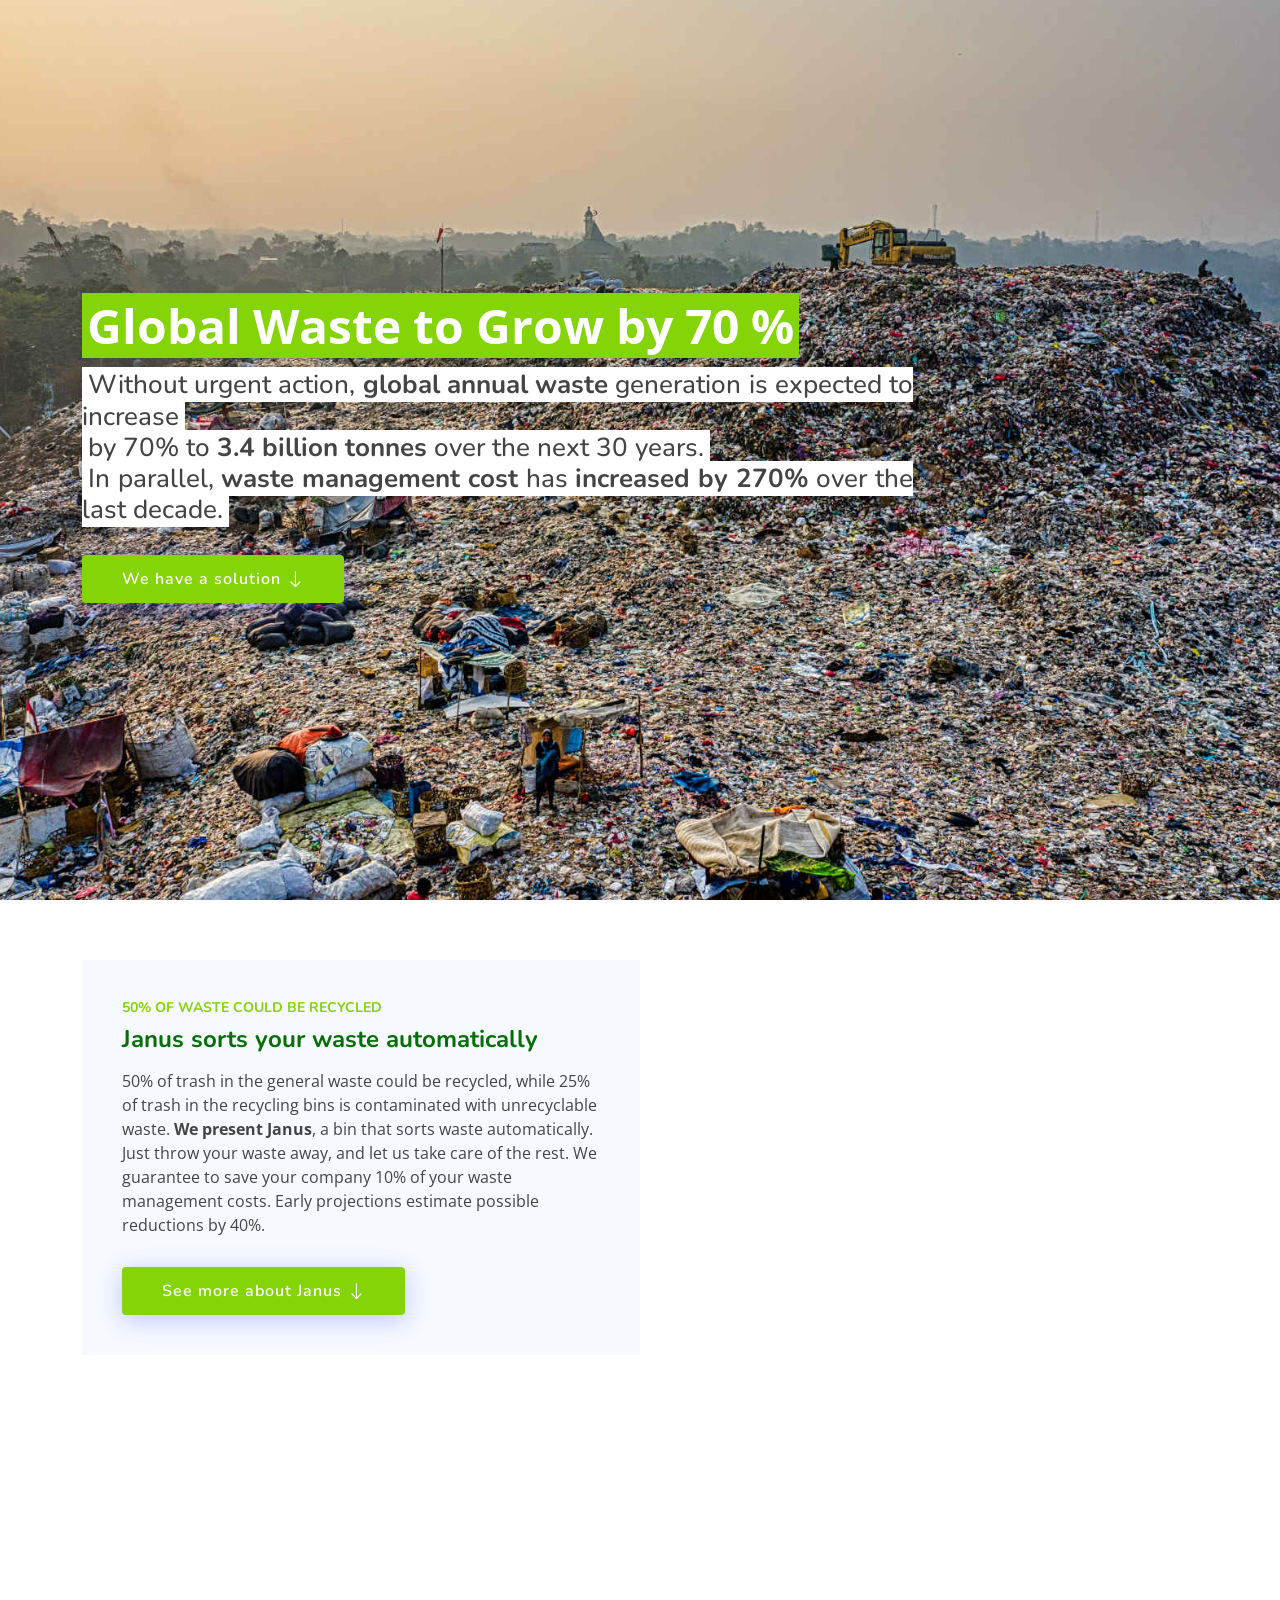
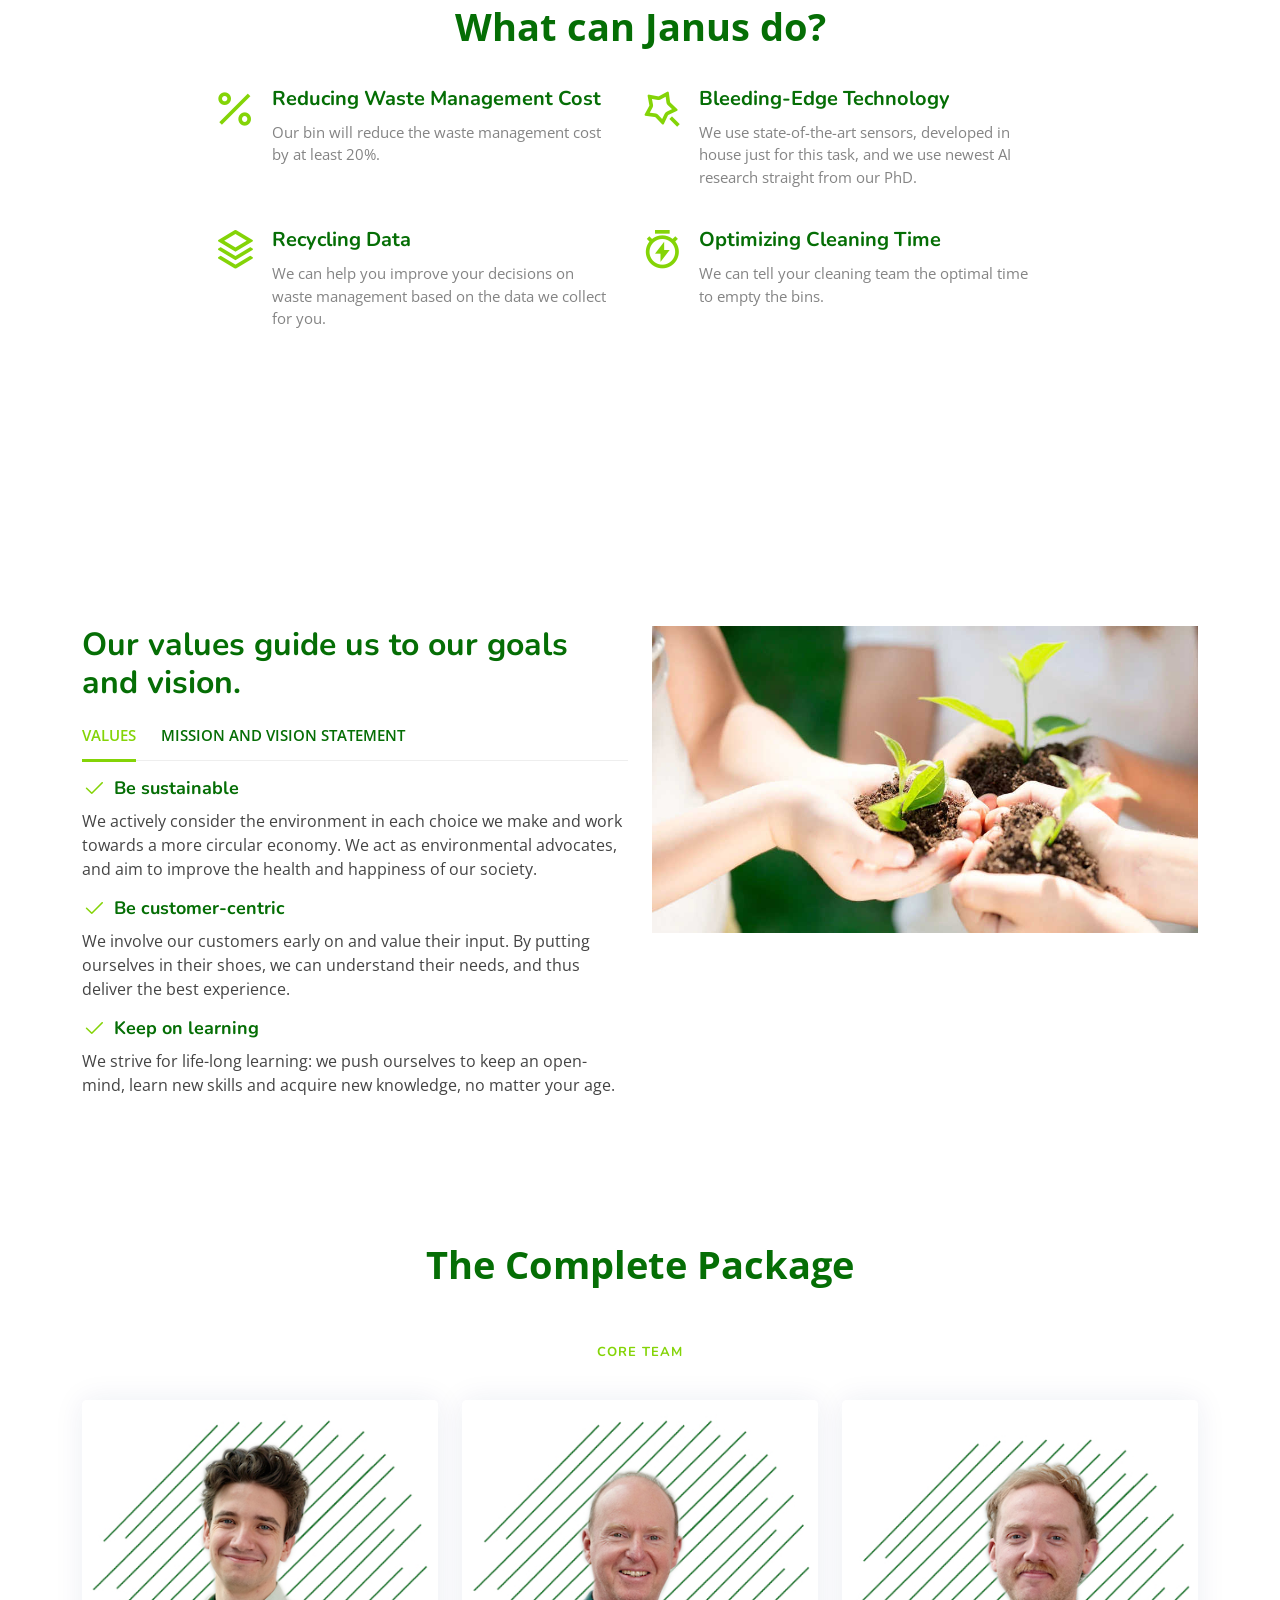
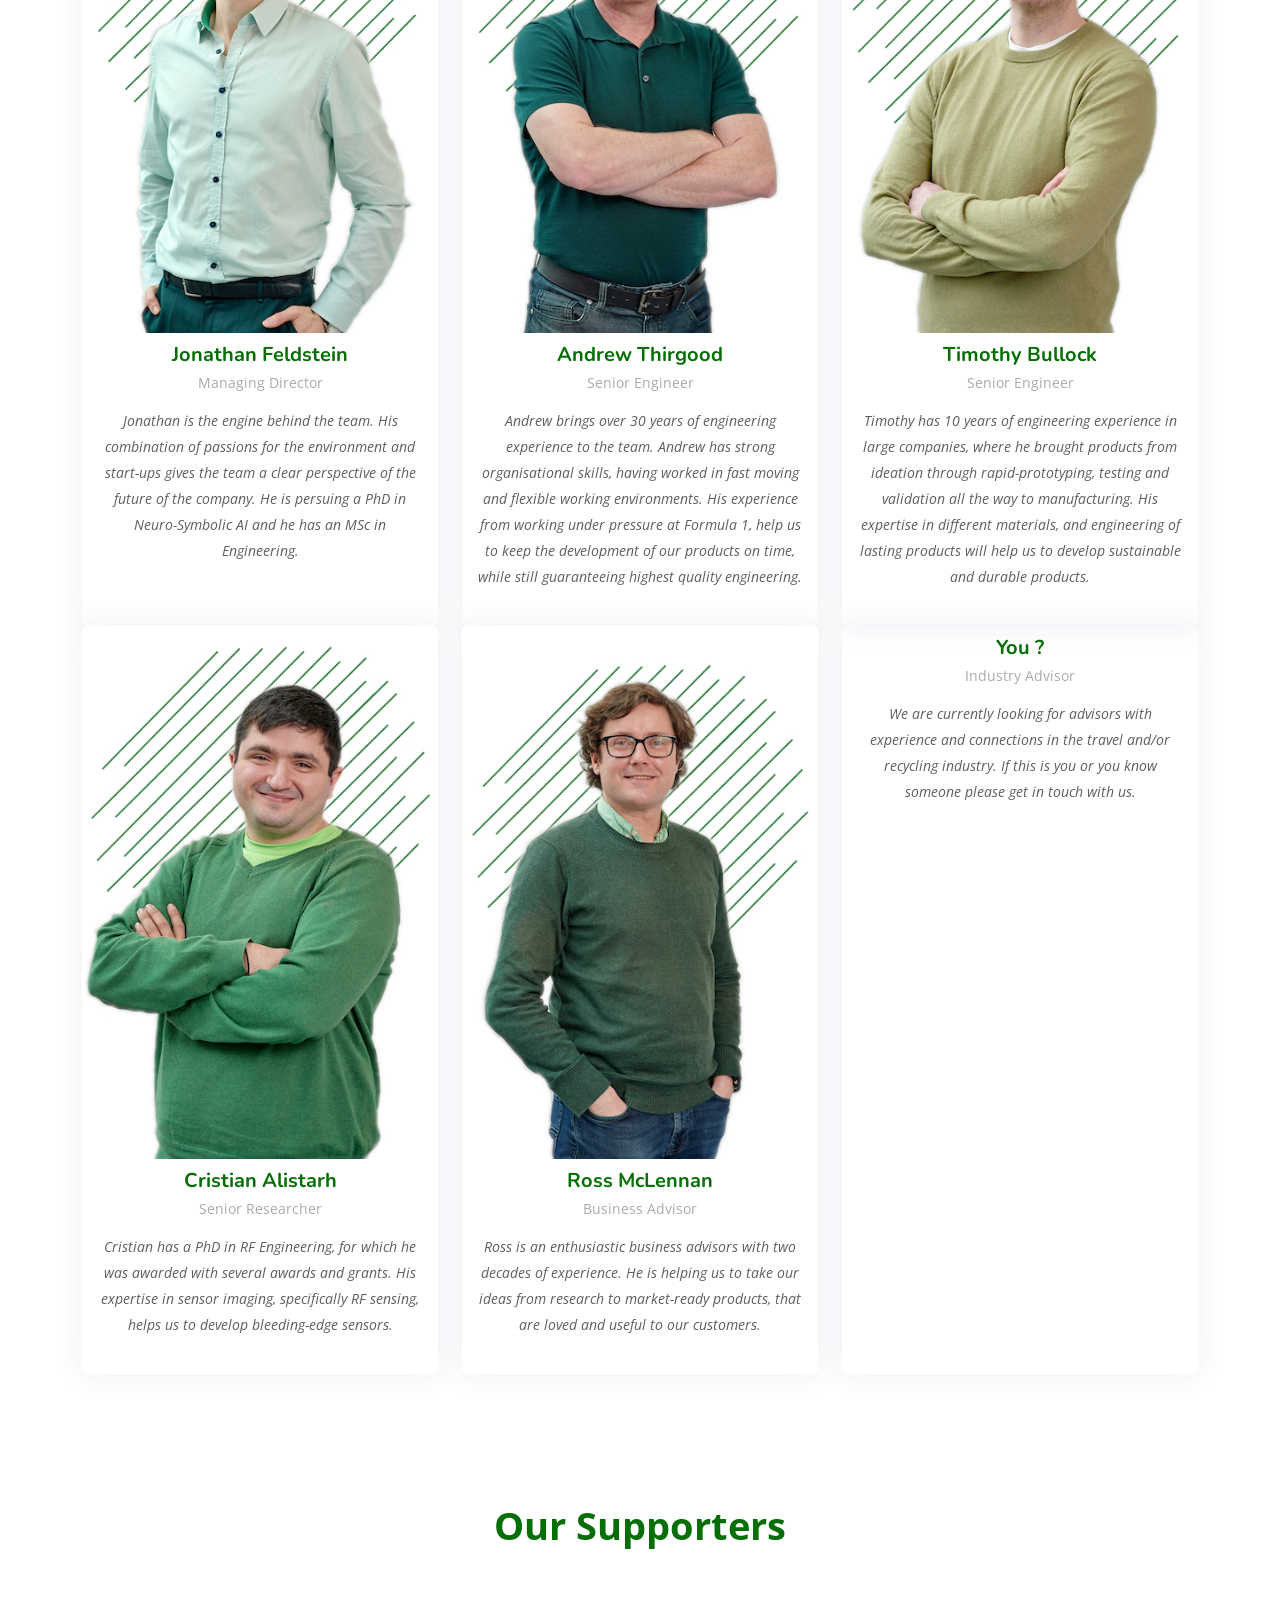
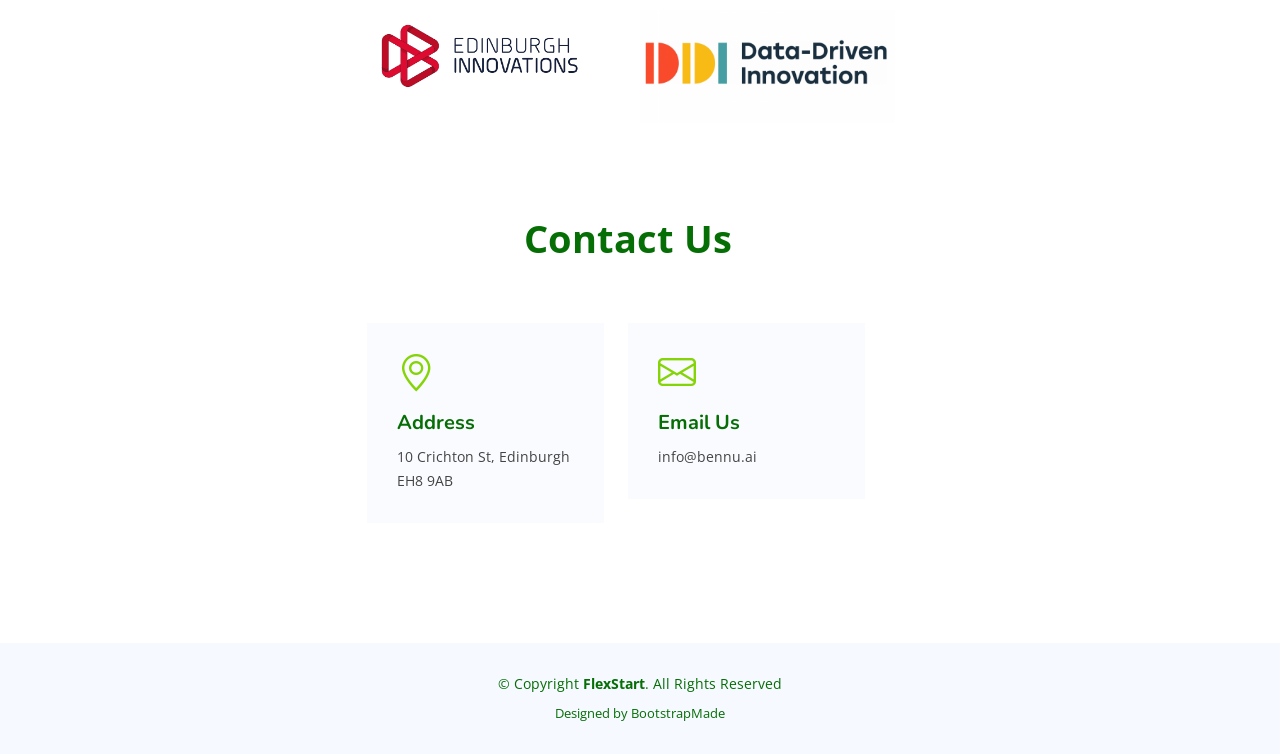
==== commit de109559: "Fixed advisor" ====
--- a/public_html/index.html
+++ b/public_html/index.html
@@ -596,7 +596,7 @@
           <div class="col-lg-4 col-md-6 d-flex align-items-stretch" data-aos="fade-up" data-aos-delay="400">
             <div class="member">
               <div class="member-img">
-                <img src="assets/img/team/ross_stripes.jpg" class="img-fluid" alt="">
+                <!-- <img src="assets/img/team/ross_stripes.jpg" class="img-fluid" alt=""> -->
                 <div class="social">
                   <!-- <a href=""><i class="bi bi-linkedin"></i></a> -->
                 </div>
